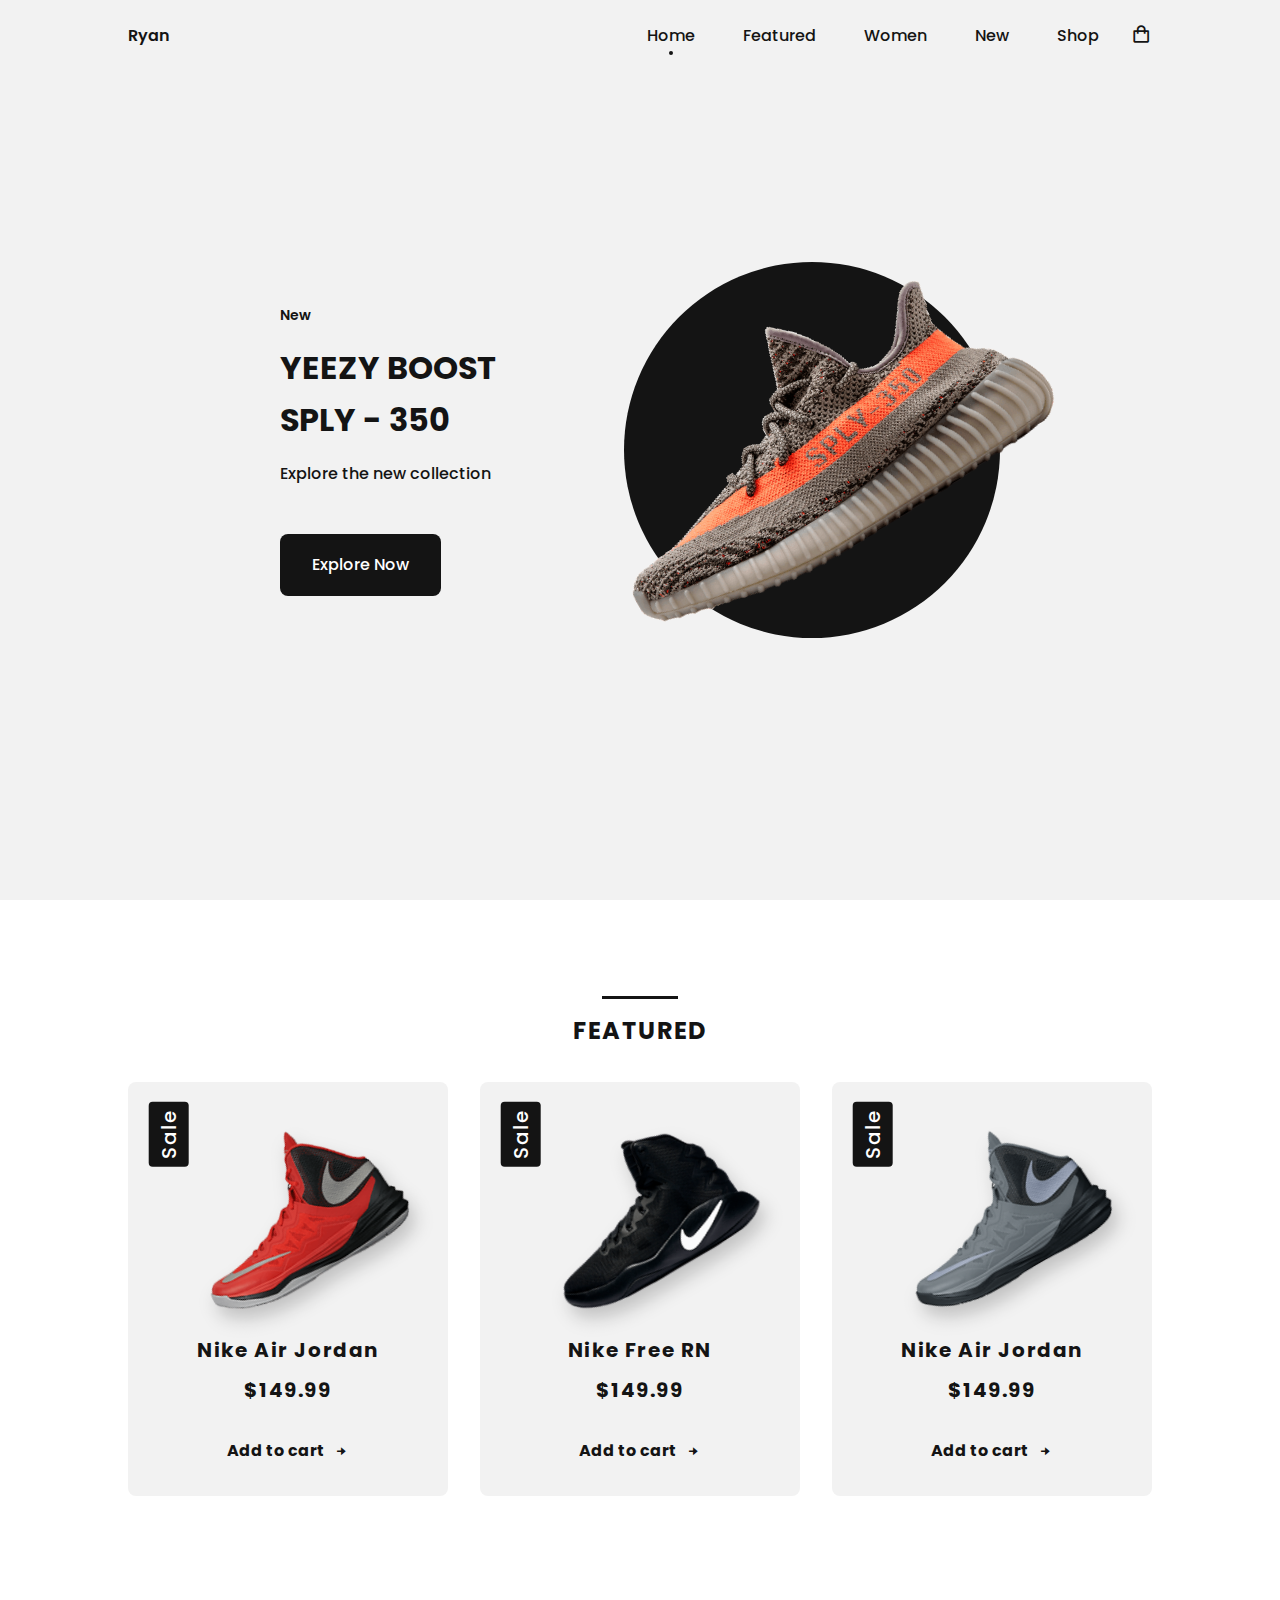
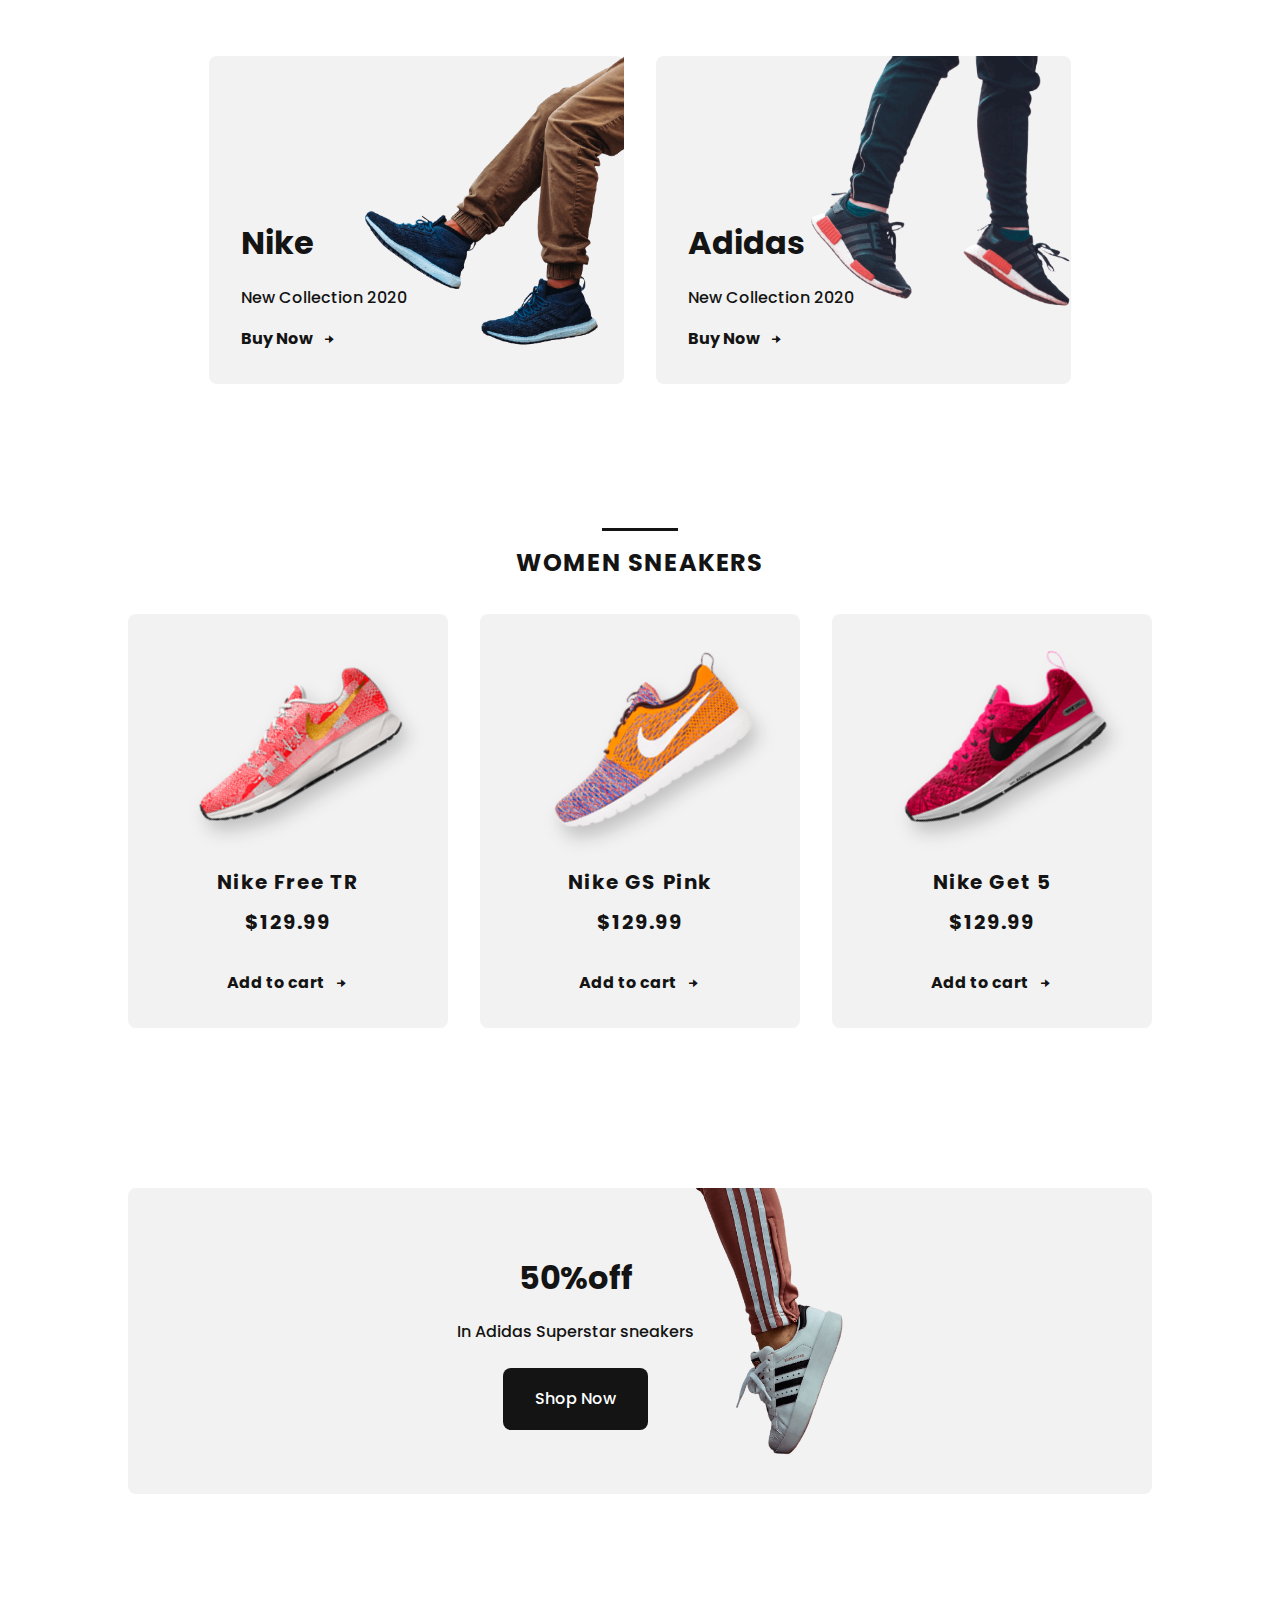
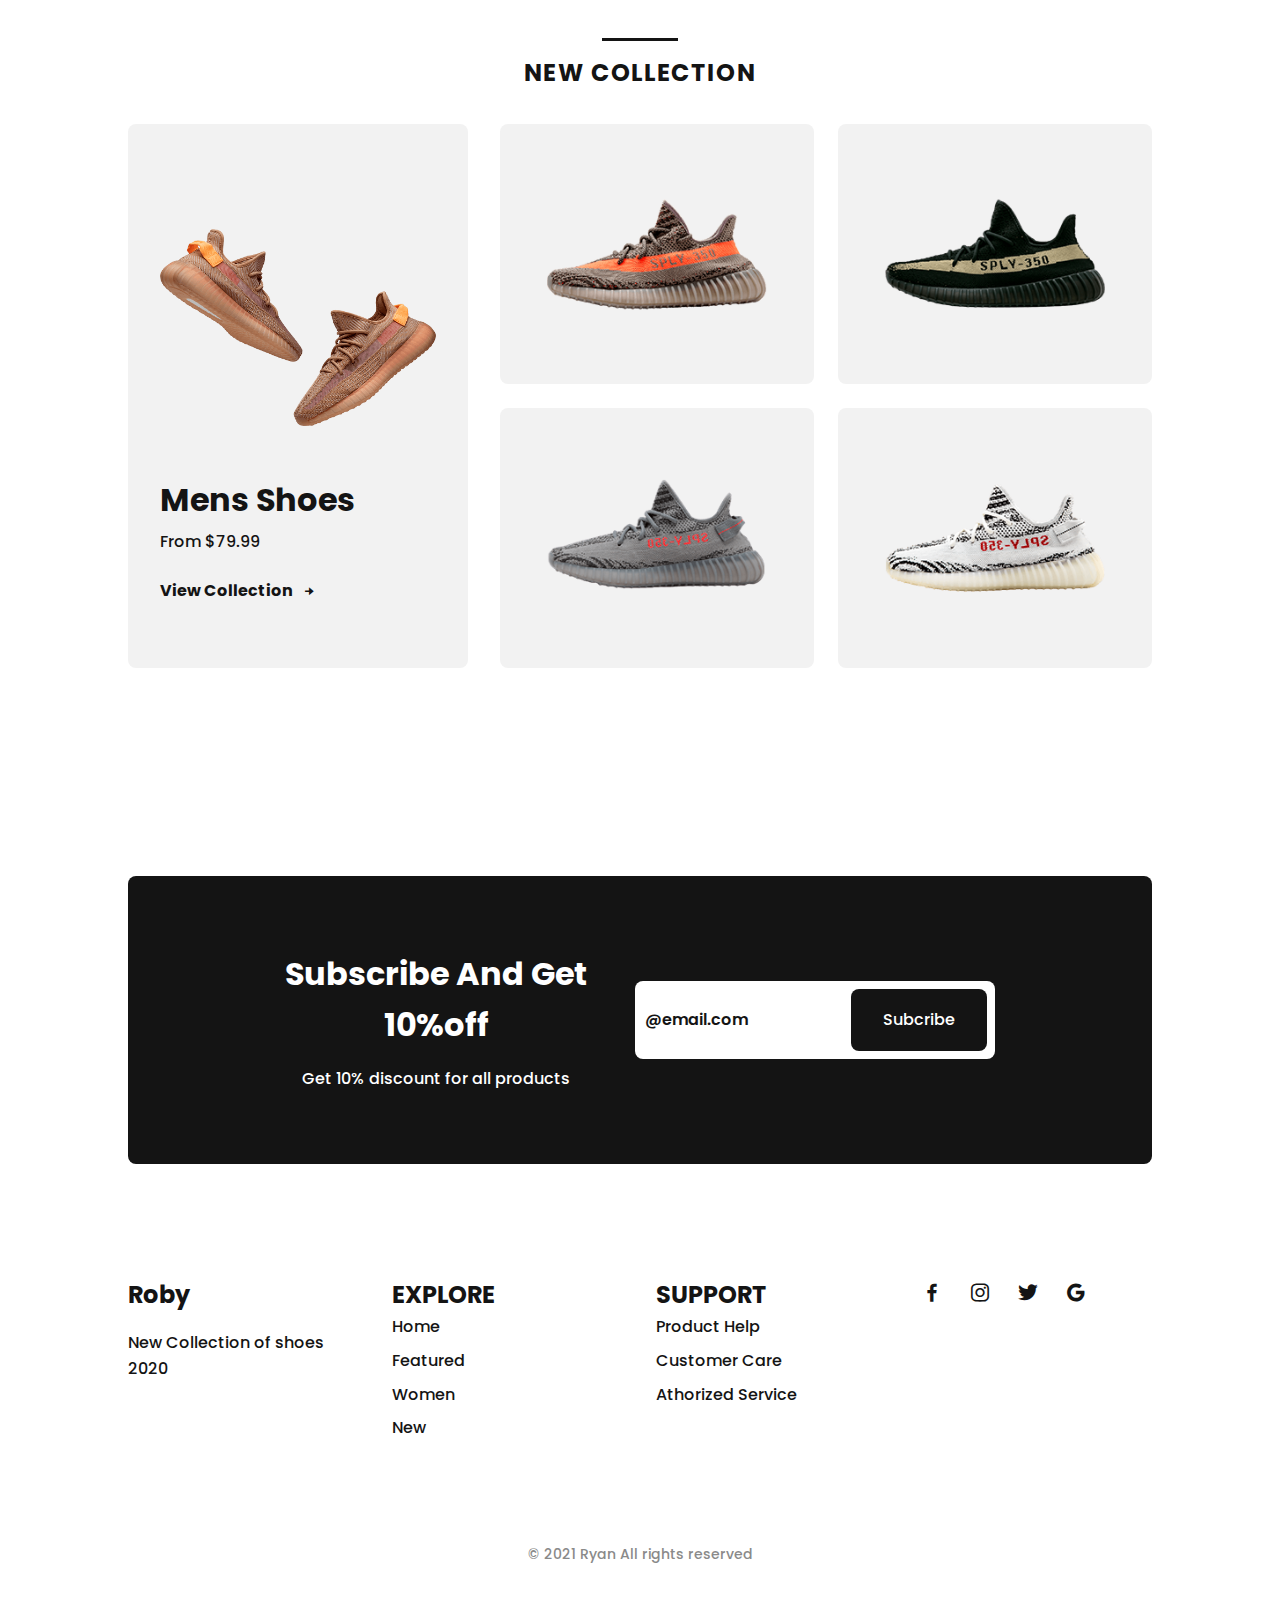
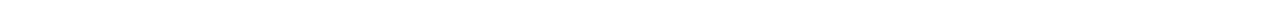
==== index.html @ 94c0ca02 "Grammer" ====
<!DOCTYPE html>
<html lang="en">
  <head>
    <meta charset="UTF-8" />
    <meta name="viewport" content="width=device-width, initial-scale=1.0" />

    <!-- ===== CSS ===== -->
    <link rel="stylesheet" href="assets/css/styles.css" />

    <!-- ===== BOX ICONS ===== -->
    <link
      href="https://unpkg.com/boxicons@2.0.7/css/boxicons.min.css"
      rel="stylesheet"
    />

    <title>Responsive Ecommerce Website Sneakers</title>
  </head>
  <body>
    <!--===== HEADER =====-->
    <header class="l-header" id="header">
      <nav class="nav bd-grid">
        <div class="nav__toggle" id="nav-toggle">
          <i class="bx bxs-grid"></i>
        </div>
        <a href="#" class="nav__logo">Ryan</a>
        <div class="nav__menu" id="nav-menu">
          <ul class="nav__list">
            <li class="nav__item">
              <a href="#home" class="nav__link active">Home</a>
            </li>
            <li class="nav__item">
              <a href="#featured" class="nav__link">Featured</a>
            </li>
            <li class="nav__item">
              <a href="#women" class="nav__link">Women</a>
            </li>
            <li class="nav__item"><a href="#new" class="nav__link">New</a></li>
            <li class="nav__item">
              <a href="./shop.html" class="nav__link">Shop</a>
            </li>
          </ul>
        </div>
        <div class="nav__shop">
          <i class="bx bx-shopping-bag"></i>
        </div>
      </nav>
    </header>
    <main class="l-main">
      <!--===== HOME =====-->
      <section class="home" id="home">
        <div class="home__container bd-grid">
          <div class="home__sneaker">
            <div class="home__shape"></div>
            <img src="assets/img/imghome.png" alt="" class="home__img" />
          </div>
          <div class="home__data">
            <span class="home__new">New</span>
            <h1 class="home__title">
              YEEZY BOOST <br />
              SPLY - 350
            </h1>
            <p class="home__description">Explore the new collection</p>
            <a href="#" class="button">Explore Now</a>
          </div>
        </div>
      </section>

      <!--===== FEATURED =====-->
      <section class="featured section" id="featured">
        <h2 class="section-title">FEATURED</h2>

        <div class="featured__container bd-grid">
          <article class="sneaker">
            <div class="sneaker__sale">Sale</div>
            <img src="assets/img/featured1.png" alt="" class="sneaker__img" />
            <span class="sneaker__name">Nike Air Jordan</span>
            <span class="sneaker__price">$149.99</span>
            <a href="" class="button-light"
              >Add to cart<i class="bx bxs-right-arrow-alt button-icon"></i
            ></a>
          </article>

          <article class="sneaker">
            <div class="sneaker__sale">Sale</div>
            <img src="assets/img/featured2.png" alt="" class="sneaker__img" />
            <span class="sneaker__name">Nike Free RN</span>
            <span class="sneaker__price">$149.99</span>
            <a href="" class="button-light"
              >Add to cart<i class="bx bxs-right-arrow-alt button-icon"></i
            ></a>
          </article>

          <article class="sneaker">
            <div class="sneaker__sale">Sale</div>
            <img src="assets/img/featured3.png" alt="" class="sneaker__img" />
            <span class="sneaker__name">Nike Air Jordan</span>
            <span class="sneaker__price">$149.99</span>
            <a href="" class="button-light"
              >Add to cart<i class="bx bxs-right-arrow-alt button-icon"></i
            ></a>
          </article>
        </div>
      </section>

      <!--===== COLLECTION =====-->
      <section class="collection section">
        <div class="collection__container bd-grid">
          <div class="collection__card">
            <div class="collection__data">
              <h3 class="collection__name">Nike</h3>
              <p class="collection__description">New Collection 2020</p>
              <a href="#" class="button-light"
                >Buy Now<i class="bx bxs-right-arrow-alt button-icon"></i
              ></a>
            </div>
            <img
              src="assets/img/collection1.png"
              alt="Collection1"
              class="collection__img"
            />
          </div>

          <div class="collection__card">
            <div class="collection__data">
              <h3 class="collection__name">Adidas</h3>
              <p class="collection__description">New Collection 2020</p>
              <a href="#" class="button-light"
                >Buy Now<i class="bx bxs-right-arrow-alt button-icon"></i
              ></a>
            </div>
            <img
              src="assets/img/collection2.png"
              alt="Collection1"
              class="collection__img"
            />
          </div>
        </div>
      </section>
      <!--===== WOMEN SNEAKERS =====-->
      <section class="woman section" id="women">
        <h2 class="section-title">WOMEN SNEAKERS</h2>

        <div class="woman__container bd-grid">
          <article class="sneaker">
            <img src="assets/img/women1.png" alt="" class="sneaker__img" />
            <span class="sneaker__name">Nike Free TR</span>
            <span class="sneaker__price">$129.99</span>
            <a href="" class="button-light"
              >Add to cart<i class="bx bxs-right-arrow-alt button-icon"></i
            ></a>
          </article>

          <article class="sneaker">
            <img src="assets/img/women2.png" alt="" class="sneaker__img" />
            <span class="sneaker__name">Nike GS Pink</span>
            <span class="sneaker__price">$129.99</span>
            <a href="" class="button-light"
              >Add to cart<i class="bx bxs-right-arrow-alt button-icon"></i
            ></a>
          </article>

          <article class="sneaker">
            <img src="assets/img/women3.png" alt="" class="sneaker__img" />
            <span class="sneaker__name">Nike Get 5</span>
            <span class="sneaker__price">$129.99</span>
            <a href="" class="button-light"
              >Add to cart<i class="bx bxs-right-arrow-alt button-icon"></i
            ></a>
          </article>
        </div>
      </section>

      <!--===== OFFER =====-->
      <section class="offer section">
        <div class="offer__container bd-grid">
          <div class="offer__data">
            <h3 class="offer__title">50%off</h3>
            <p class="offer__description">In Adidas Superstar sneakers</p>
            <a href="#" class="button">Shop Now</a>
          </div>
          <img src="./assets/img/offert.png" alt="" class="offer__img" />
        </div>
      </section>
      <!--===== NEW COLLECTION =====-->
      <section class="new section" id="new">
        <h2 class="section-title">NEW COLLECTION</h2>

        <div class="new__container bd-grid">
          <div class="new__mens">
            <img src="./assets/img/new1.png" alt="" class="new__mens-img" />
            <h3 class="new__title">Mens Shoes</h3>
            <span class="new__price">From $79.99</span>
            <a href="#" class="button-light"
              >View Collection <i class="bx bxs-right-arrow-alt button-icon"></i
            ></a>
          </div>

          <div class="new__sneaker">
            <div class="new__sneaker-card">
              <img
                src="./assets/img/new2.png"
                alt=""
                class="new__sneaker-img"
              />
              <div class="new__sneaker-overlay">
                <a href="#" class="button">Add to cart</a>
              </div>
            </div>
            <div class="new__sneaker-card">
              <img
                src="./assets/img/new3.png"
                alt=""
                class="new__sneaker-img"
              />
              <div class="new__sneaker-overlay">
                <a href="#" class="button">Add to cart</a>
              </div>
            </div>
            <div class="new__sneaker-card">
              <img
                src="./assets/img/new4.png"
                alt=""
                class="new__sneaker-img"
              />
              <div class="new__sneaker-overlay">
                <a href="#" class="button">Add to cart</a>
              </div>
            </div>
            <div class="new__sneaker-card">
              <img
                src="./assets/img/new5.png"
                alt=""
                class="new__sneaker-img"
              />
              <div class="new__sneaker-overlay">
                <a href="#" class="button">Add to cart</a>
              </div>
            </div>
          </div>
        </div>
      </section>

      <!--===== NEWSLETTER =====-->

      <section class="newsletter section"></section>
      <div class="newsletter__container bd-grid">
        <div>
          <h3 class="newsletter__title">Subscribe And Get <br />10%off</h3>
          <p class="newsletter__description">
            Get 10% discount for all products
          </p>
        </div>
        <form
          action="
        "
          class="newsletter__subscribe"
        >
          <input
            type="text"
            class="newsletter__input"
            placeholder="@email.com"
          />
          <a href="#" class="button">Subcribe</a>
        </form>
      </div>
    </main>

    <!--===== FOOTER =====-->
    <footer class="footer section">
      <div class="footer__container bd-grid">
        <div class="footer__box">
          <h3 class="footer__title">Roby</h3>
          <p class="footer__description">New Collection of shoes 2020</p>
        </div>
        <div class="footer__box">
          <h3 class="footer__title">EXPLORE</h3>
          <ul>
            <li><a href="#home" class="footer__link">Home</a></li>
            <li><a href="#featured" class="footer__link">Featured</a></li>
            <li><a href="#women" class="footer__link">Women</a></li>
            <li><a href="#new" class="footer__link">New</a></li>
          </ul>
        </div>
        <div class="footer__box">
          <h3 class="footer__title">SUPPORT</h3>
          <ul>
            <li><a href="#" class="footer__link">Product Help</a></li>
            <li><a href="#" class="footer__link">Customer Care</a></li>
            <li><a href="#" class="footer__link">Athorized Service</a></li>
          </ul>
        </div>
        <div class="footer__box">
          <a href="#" class="footer__social"><i class="bx bxl-facebook"></i></a>
          <a href="#" class="footer__social"
            ><i class="bx bxl-instagram"></i
          ></a>
          <a href="#" class="footer__social"><i class="bx bxl-twitter"></i></a>
          <a href="#" class="footer__social"><i class="bx bxl-google"></i></a>
        </div>
      </div>

      <p class="footer__copy">&#169; 2021 Ryan All rights reserved</p>
    </footer>
    <!--===== MAIN JS =====-->
    <script src="assets/js/main.js"></script>
  </body>
</html>
---- assets/css/styles.css ----
/*===== GOOGLE FONTS =====*/
@import url("https://fonts.googleapis.com/css2?family=Poppins:wght@400;500;600;700&display=swap");
/*===== VARIABLES CSS =====*/
:root {
  --header-height: 3rem;

  /*===== Font weight =====*/
  --font-medium: 500;
  --font-semi-bold: 600;
  --font-bold: 700;

  /*===== Colores =====*/
  --dark-color: #141414;
  --dark-color-light: #8a8a8a;
  --dark-color-lighten: #f2f2f2;
  --white-color: #fff;

  /*===== Font and typography =====*/
  --body-font: "Poppins", sans-serif;
  --big-font-size: 1.5rem;
  --bigger-font-size: 2rem;
  --biggest-font-size: 2rem;
  --h2-font-size: 1.25rem;
  --normal-font-size: 0.938rem;
  --smaller-font-size: 0.813rem;
  /*===== Margenes =====*/
  --mb-1: 0.5rem;
  --mb-2: 1rem;
  --mb-3: 1.5rem;
  --mb-4: 2rem;
  --mb-5: 2.5rem;
  --mb-6: 3rem;
  /*===== z index =====*/
  --z-fixed: 100;
  /*===== Rotate img =====*/
  --rotate-img: rotate(-30deg);
}

@media screen and (min-width: 768px) {
  :root {
    --big-font-size: 1.5rem;
    --bigger-font-size: 2rem;
    --biggest-font-size: 3rem;
    --normal-font-size: 1rem;

    --smaller-font-size: 0.875rem;
  }
}
/*===== BASE =====*/

*,
::before,
::after {
  box-sizing: border-box;
}

html {
  scroll-behavior: smooth;
}

body {
  margin: var(--header-height) 0 0 0;
  font-family: var(--body-font);
  font-size: var(--normal-font-size);
  font-weight: var(--font-medium);
  color: var(--dark-color);
  line-height: 1.6;
}

h1,
h2,
h3,
ul {
  margin: 0;
}

ul {
  padding: 0;
  list-style: none;
}

a {
  text-decoration: none;
  color: var(--dark-color);
}

img {
  max-width: 100%;
  height: auto;
  display: block;
}

/*===== CLASS CSS ===== */
.section {
  padding: 5rem 0 2rem;
}

.section-title {
  position: relative;
  font-size: var(--big-font-size);
  margin-bottom: var(--mb-4);
  text-align: center;
  letter-spacing: 0.1rem;
}

.section-title::after {
  content: "";
  position: absolute;
  width: 56px;
  height: 0.18rem;
  top: -1rem;
  left: 0;
  right: 0;
  margin: auto;
  background-color: var(--dark-color);
}
/*===== LAYOUT =====*/
.bd-grid {
  max-width: 1024px;
  display: grid;
  grid-template-columns: 100%;
  column-gap: 2rem;
  width: calc(100% - 2rem);
  margin-left: var(--mb-2);
  margin-right: var(--mb-2);
}

.l-header {
  width: 100%;
  position: fixed;
  top: 0;
  left: 0;
  z-index: var(--z-fixed);
  background-color: var(--dark-color-lighten);
}

/*===== NAV =====*/
.nav {
  height: var(--header-height);
  display: flex;
  justify-content: space-between;
  align-items: center;
}

@media screen and (max-width: 768px) {
  .nav__menu {
    position: fixed;
    top: var(--header-height);
    left: -100%;
    width: 70%;
    height: 100vh;
    padding: 2rem;
    background-color: var(--white-color);
    transition: 0.5s;
  }
}

.nav__item {
  margin-bottom: var(--mb-4);
}

.nav__logo {
  font-weight: var(--font-semi-bold);
}

.nav__toggle,
.nav__shop {
  font-size: 1.3rem;
  cursor: pointer;
}
/*Show menu*/
.show {
  left: 0;
}

/*Active link*/
.active {
  position: relative;
}

.active::before {
  content: "";
  position: absolute;
  bottom: -0.5rem;
  left: 45%;
  width: 4px;
  height: 4px;
  background-color: var(--dark-color);
  border-radius: 50%;
}

/*Change color header*/
.scroll-header {
  background-color: var(--white-color);
  box-shadow: 0 2px 4px rgba(0, 0, 0, 0.1);
}
/*===== HOME =====*/
.home {
  background-color: var(--dark-color-lighten);
  overflow: hidden;
}

.home__container {
  height: calc(100vh - var(--header-height));
}

.home__sneaker {
  position: relative;
  display: flex;
  justify-content: center;
  align-self: center;
}
.home__shape {
  width: 220px;
  height: 220px;
  background-color: var(--dark-color);
  border-radius: 50%;
}

.home__img {
  position: absolute;
  top: 1.5rem;
  max-width: initial;
  width: 275px;
  transform: var(--rotate-img);
}

.home__new {
  display: block;
  font-size: var(--smaller-font-size);
  font-weight: var(--font-semi-bold);
  margin-bottom: var(--mb-2);
}

.home__title {
  font-size: var(--bigger-font-size);
  margin-bottom: var(--mb-1);
}

.home__description {
  margin-bottom: var(--mb-6);
}

/*BUTTONS*/
.button {
  display: inline-block;
  background-color: var(--dark-color);
  color: var(--white-color);
  padding: 1.125rem 2rem;
  font-weight: var(--font-medium);
  border-radius: 0.5rem;
  transition: 0.3s;
}

.button:hover {
  transform: translateY(-0.25rem);
}

.button-light {
  display: inline-flex;
  color: var(--dark-color);
  font-weight: var(--font-bold);
  align-items: center;
}

.button-icon {
  font-style: 1.25rem;
  margin-left: var(--mb-1);
  transition: 0.3s;
}

.button-light:hover .button-icon {
  transform: translateX(0.25rem);
}

/*===== FEATURED =====*/
.featured__container {
  row-gap: 2rem;
  grid-template-columns: repeat(auto-fit, minmax(220px, 1fr));
}

.sneaker {
  position: relative;
  display: flex;
  flex-direction: column;
  align-items: center;
  padding: 2rem;

  background-color: var(--dark-color-lighten);
  border-radius: 0.5rem;
  transition: 0.3s;
}

.sneaker__sale {
  position: absolute;
  left: 0.5rem;
  background-color: var(--dark-color);
  padding: 0.25rem 0.5rem;
  border-radius: 0.25rem;
  font-size: var(--h2-font-size);
  color: var(--white-color);
  transform: rotate(-90deg);
  letter-spacing: 0.1rem;
}

.sneaker__img {
  width: 220px;
  margin-top: var(--mb-3);
  margin-bottom: var(--mb-6);
  transform: var(--rotate-img);
  filter: drop-shadow(0 12px 9px rgba(0, 0, 0, 0.2));
}

.sneaker__name,
.sneaker__price {
  font-size: var(--h2-font-size);
  letter-spacing: 0.1rem;
  font-weight: var(--font-bold);
}

.sneaker__name {
  margin-bottom: var(--mb-1);
}

.sneaker__price {
  margin-bottom: var(--mb-4);
}

.sneaker:hover {
  transform: translateY(-0.5rem);
}

.sneaker__pages {
  margin-top: var(--mb-6);
}

.sneaker__pag {
  padding: 0.5rem 1rem;
  border: 1px solid var(--dark-color);
}

.sneaker__pag:hover {
  background-color: var(--dark-color);
  color: var(--white-color);
}

/*===== COLLECTION =====*/
.collection__container {
  row-gap: 2rem;
  justify-content: center;
}

.collection__card {
  position: relative;
  display: flex;
  height: 328px;
  background-color: var(--dark-color-lighten);
  padding: 2rem;
  border-radius: 0.5rem;
  transition: 0.3s;
}

.collection__data {
  align-self: flex-end;
}

.collection__img {
  position: absolute;
  top: 0;
  right: 0;
  width: 230px;
}

.collection__name {
  font-size: var(--bigger-font-size);
  margin-bottom: 0.25rem;
}

.collection__description {
  margin-bottom: var(--mb-2);
}

.collection__card:hover {
  transform: translateY(-0.5rem);
}
/*===== WOMEN SNEAKERS =====*/
.woman__container {
  row-gap: 2rem;
  grid-template-columns: repeat(auto-fit, minmax(220px, 1fr));
}

/*===== OFFER =====*/
.offer__container {
  grid-template-columns: 55% 45%;
  column-gap: 0;
  background-color: var(--dark-color-lighten);
  border-radius: 0.5rem;
  justify-content: center;
}

.offer__data {
  padding: 4rem 0 4rem 1.5rem;
}

.offer__title {
  font-size: var(--bigger-font-size);
  margin-bottom: 0.25rem;
}

.offer__description {
  margin-bottom: var(--mb-3);
}

.offer__img {
  width: 153px;
}

/*===== NEW COLLECTION  =====*/
.new__container {
  row-gap: 2rem;
}

.new__mens {
  display: flex;
  flex-direction: column;
  justify-content: center;
  background-color: var(--dark-color-lighten);
  border-radius: 0.5rem;
  padding: 2rem;
}

.new__mens-img {
  width: 276px;
  margin-bottom: var(--mb-3);
}

.new__title {
  font-size: var(--bigger-font-size);
  margin-bottom: 0.25rem;
}

.new__price {
  display: block;
  margin-bottom: var(--mb-3);
}

.new__sneaker {
  display: grid;
  gap: 1.5rem;
  grid-template-columns: repeat(auto-fit, minmax(220px, 1fr));
}

.new__sneaker-card {
  position: relative;
  padding: 3.5rem 1.5rem;
  background-color: var(--dark-color-lighten);
  border-radius: 0.5rem;
  overflow: hidden;
  display: flex;
  justify-content: center;
}

.new__sneaker-img {
  width: 220px;
}

.new__sneaker-overlay {
  position: absolute;
  left: 0;
  bottom: -100%;
  width: 100%;
  height: 100%;
  display: flex;
  justify-content: center;
  align-items: center;
  background-color: rgba(138, 138, 138, 0.3);
  transition: 0.3s;
}

.new__sneaker-card:hover .new__sneaker-overlay {
  bottom: 0;
}
/*===== NEWSLETTER =====*/
.newsletter__container {
  background-color: var(--dark-color);
  color: var(--white-color);
  padding: 2rem 0.5rem;
  border-radius: 0.5rem;
  text-align: center;
}

.newsletter__title {
  font-size: var(--bigger-font-size);
  margin-bottom: var(--mb-2);
}

.newsletter__description {
  margin-bottom: var(--mb-5);
}

.newsletter__subscribe {
  display: flex;
  column-gap: 0.5rem;
  background-color: var(--white-color);
  padding: 0.5rem;
  border-radius: 0.5rem;
}

.newsletter__input {
  outline: none;
  border: none;
  width: 90%;
  font-size: var(--normal-font-size);
}

.newsletter__input::placeholder {
  color: var(--dark-color);
  font-family: var(--body-font);
  font-size: var(--normal-font-size);
  font-weight: var(--font-semi-bold);
}
/*===== FOOTER =====*/
.footer__container {
  grid-template-columns: repeat(auto-fit, minmax(220px, 1fr));
}

.footer__box {
  margin-bottom: var(--mb-4);
}

.footer__title {
  font-size: var(--big-font-size);
}

.footer__link {
  display: block;
  width: max-content;
  margin-bottom: var(--mb-1);
}

.footer__social {
  font-size: 1.5rem;
  margin-right: 1.25rem;
}

.footer__copy {
  padding-top: 3rem;
  font-size: var(--smaller-font-size);
  color: var(--dark-color-light);
  text-align: center;
}
/* ===== MEDIA QUERIES=====*/

@media screen and (min-width: 576px) {
  .collection__container {
    grid-template-columns: 415px;
  }

  .collection__img {
    width: 260px;
  }

  .offer__container {
    grid-template-columns: max-content max-content;
  }

  .offer__data {
    text-align: center;
  }

  .new__mens {
    align-items: center;
  }
}

@media screen and (min-width: 768px) {
  body {
    margin: 0;
  }

  .section {
    padding: 7rem 0 3rem;
  }

  .section-title::after {
    width: 76px;
  }

  .nav {
    height: calc(var(--header-height) + 1.5rem);
  }

  .nav__menu {
    margin-left: auto;
  }

  .nav__list {
    display: flex;
  }

  .nav__item {
    margin-left: var(--mb-6);
    margin-bottom: 0;
  }

  .nav__toggle {
    display: none;
  }

  .home__container {
    height: 100vh;
    grid-template-columns: max-content max-content;
    justify-content: center;
    align-items: center;
  }

  .home__sneaker {
    order: 1;
  }

  .home__shape {
    width: 376px;
    height: 376px;
  }

  .home__img {
    width: 470px;
    top: 3.5rem;
    right: 0;
    left: -3rem;
  }

  .newsletter__container {
    grid-template-columns: max-content max-content;
    justify-content: center;
    align-items: center;
    padding: 4.5rem 2rem;
    column-gap: 3rem;
  }

  .newsletter__description {
    margin-bottom: 0;
  }

  .newsletter__subscribe {
    width: 360px;
    height: max-content;
  }
}

@media screen and (min-width: 1024px) {
  .bd-grid {
    margin-left: auto;
    margin-right: auto;
  }

  .home__container {
    column-gap: 8rem;
  }

  .collection__container {
    grid-template-columns: repeat(2, 415px);
  }

  .new__container {
    grid-template-columns: max-content 1fr;
  }

  .new__mens {
    align-items: initial;
    justify-content: flex-end;
    padding: 4rem 2rem;
  }

  .new__mens-img {
    margin-bottom: var(--mb-6);
  }
  .footer__container {
  }
}
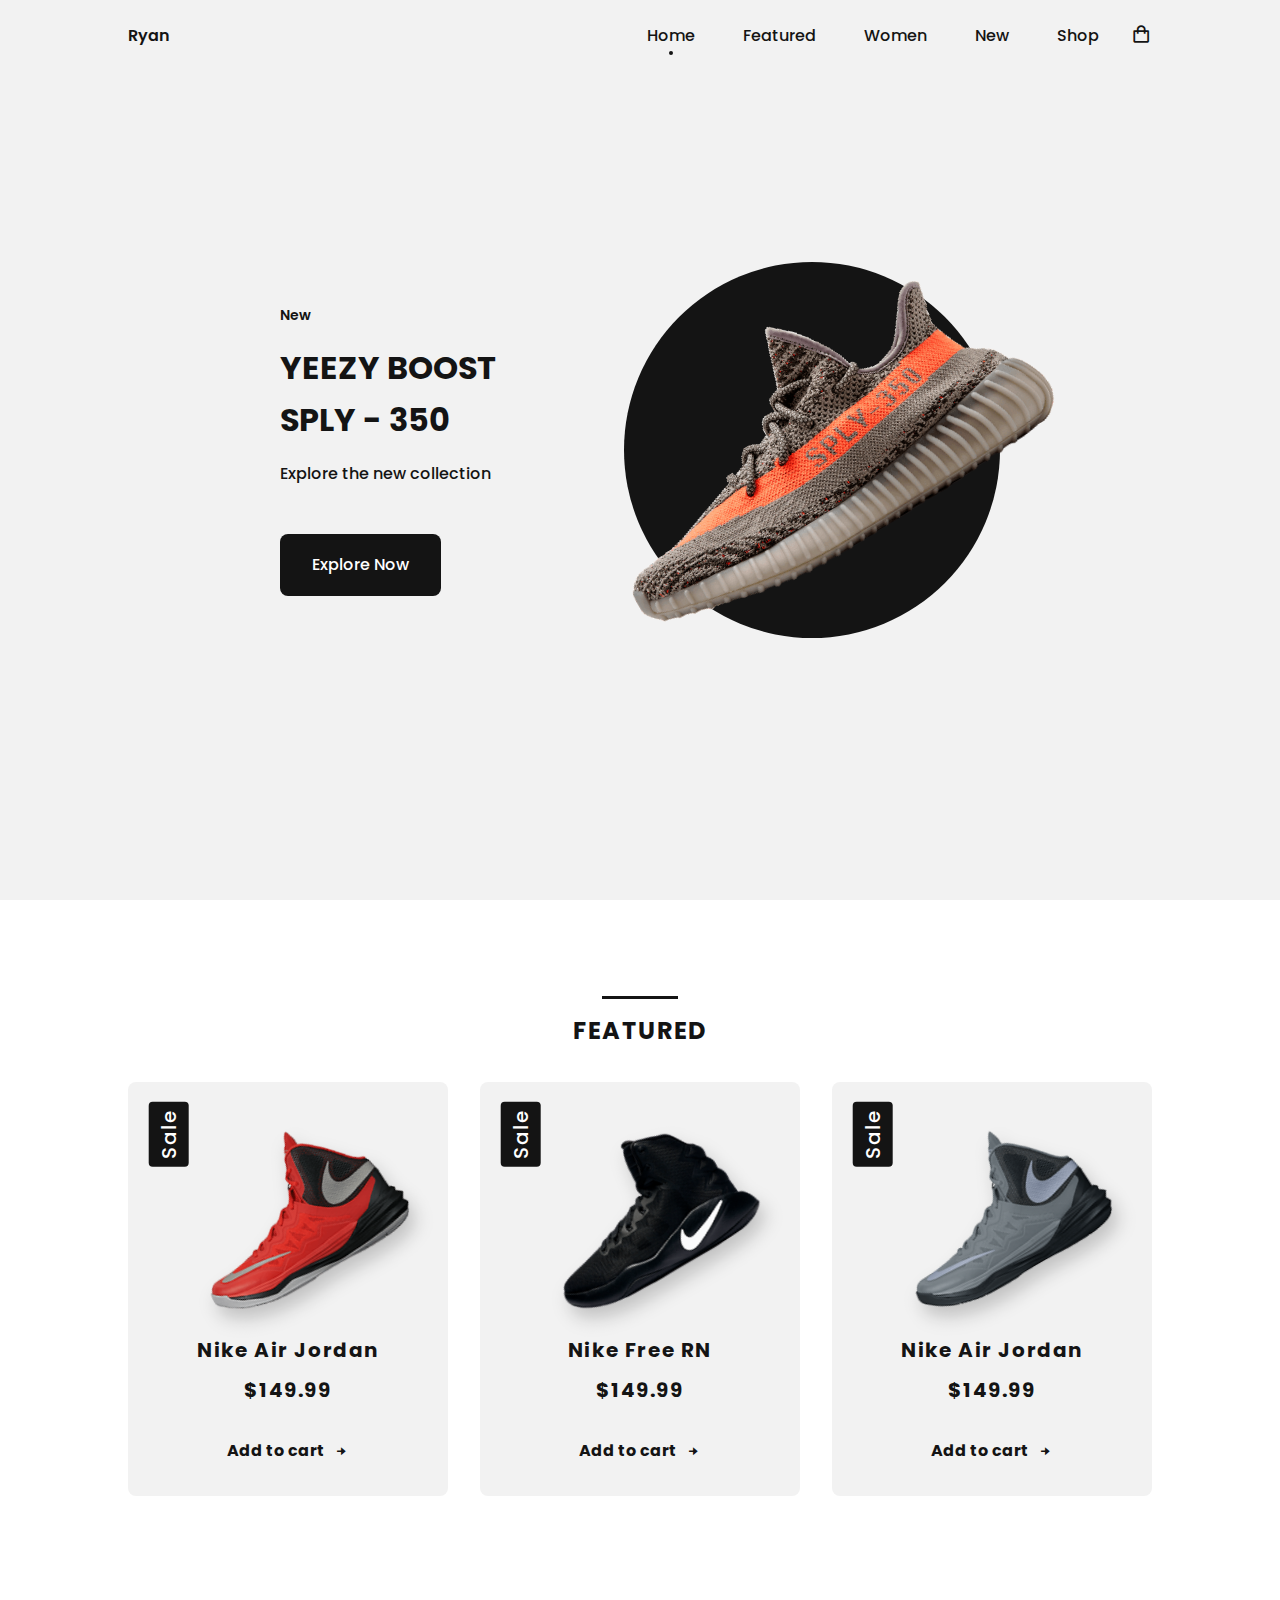
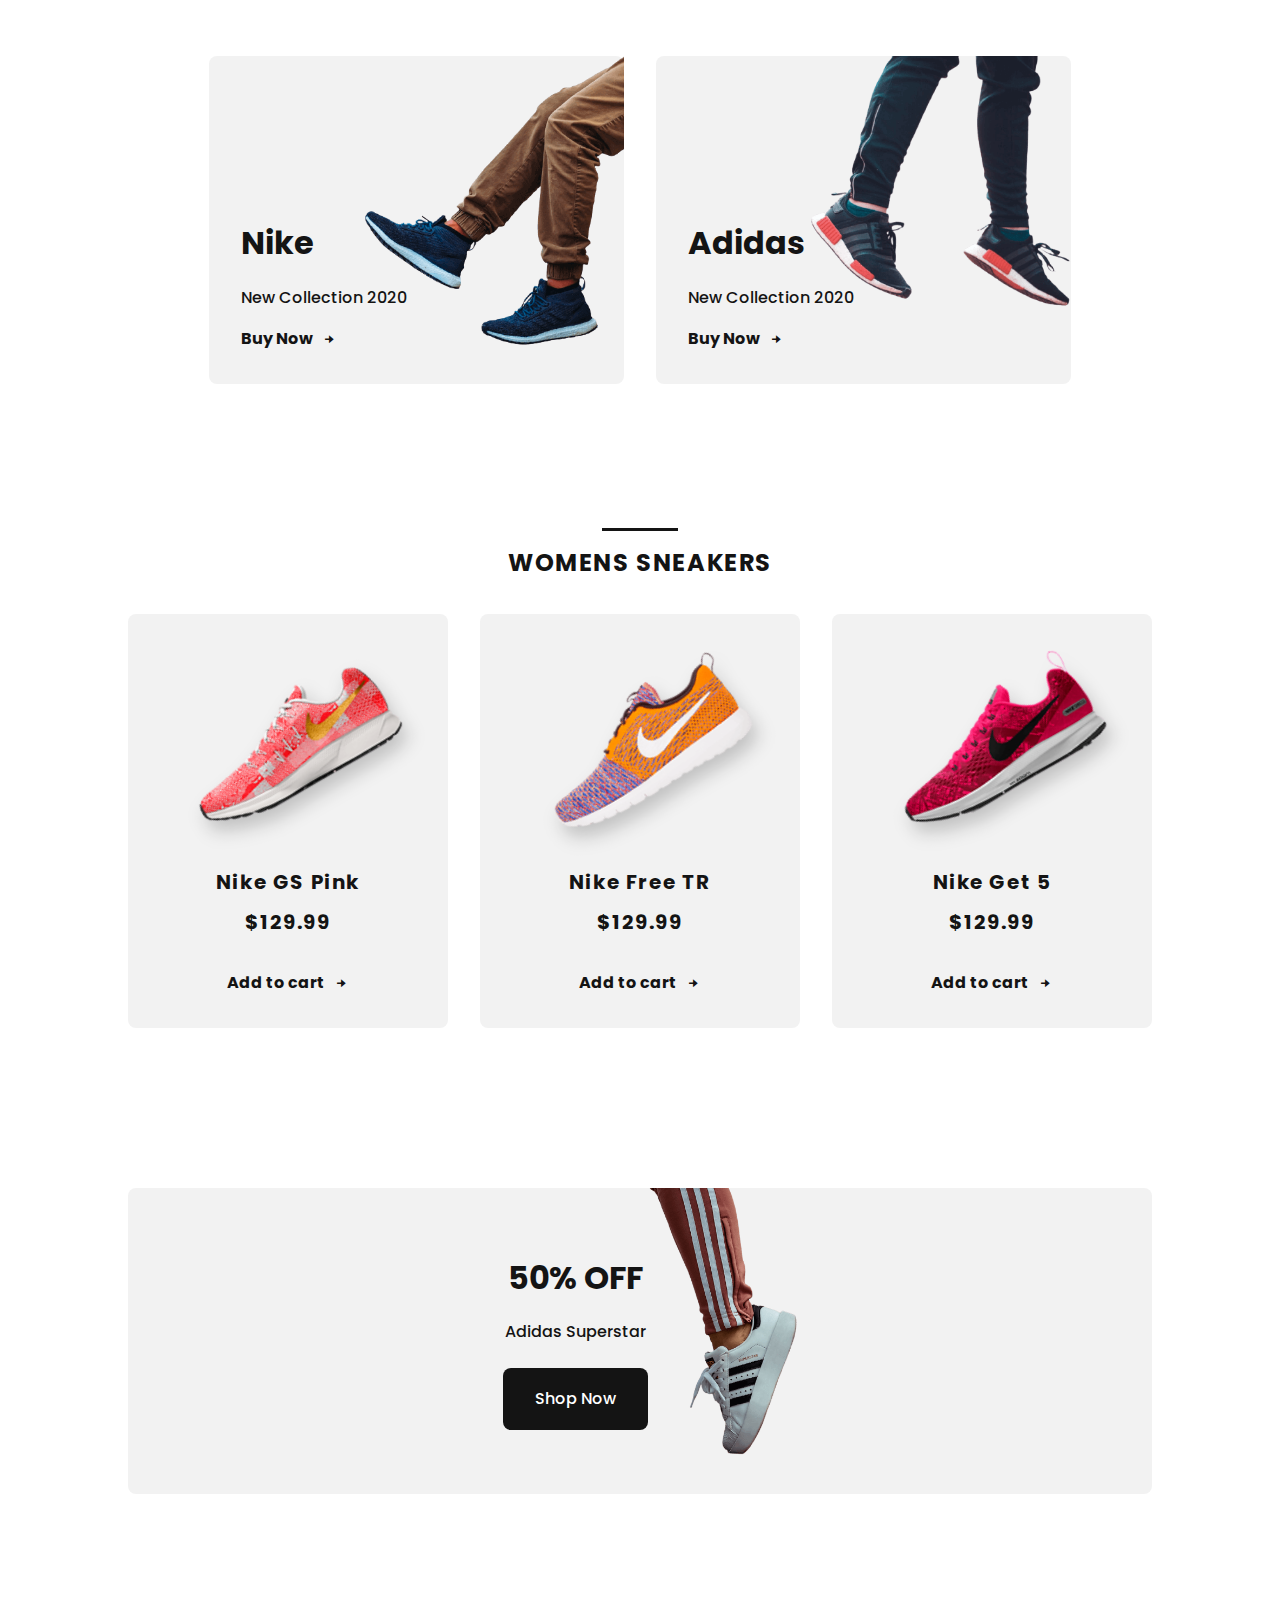
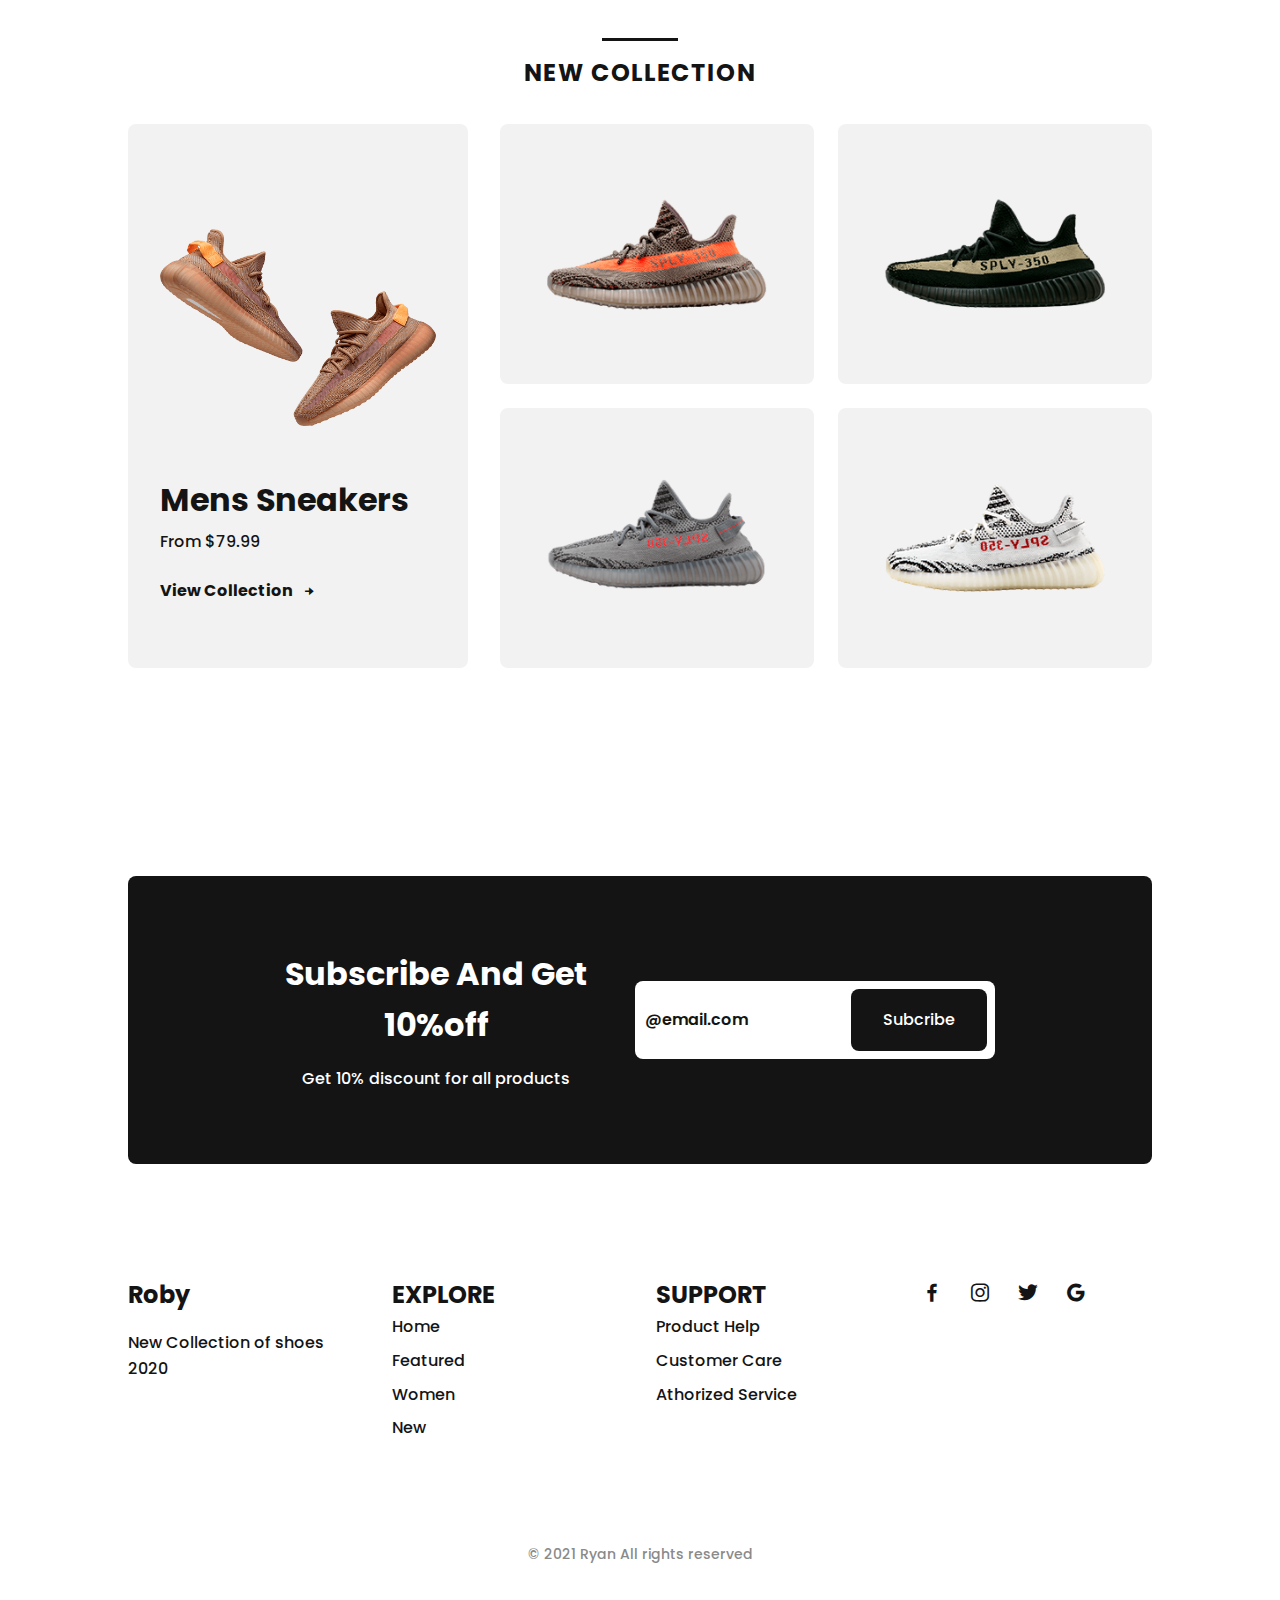
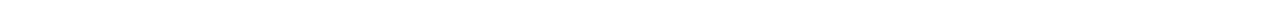
==== commit 44971e32: "Grammer" ====
--- a/index.html
+++ b/index.html
@@ -138,21 +138,21 @@
       </section>
       <!--===== WOMEN SNEAKERS =====-->
       <section class="woman section" id="women">
-        <h2 class="section-title">WOMEN SNEAKERS</h2>
+        <h2 class="section-title">WOMENS SNEAKERS</h2>
 
         <div class="woman__container bd-grid">
           <article class="sneaker">
             <img src="assets/img/women1.png" alt="" class="sneaker__img" />
+            <span class="sneaker__name">Nike GS Pink</span>
+            <span class="sneaker__price">$129.99</span>
+            <a href="" class="button-light"
+              >Add to cart<i class="bx bxs-right-arrow-alt button-icon"></i
+            ></a>
+          </article>
+
+          <article class="sneaker">
+            <img src="assets/img/women2.png" alt="" class="sneaker__img" />
             <span class="sneaker__name">Nike Free TR</span>
-            <span class="sneaker__price">$129.99</span>
-            <a href="" class="button-light"
-              >Add to cart<i class="bx bxs-right-arrow-alt button-icon"></i
-            ></a>
-          </article>
-
-          <article class="sneaker">
-            <img src="assets/img/women2.png" alt="" class="sneaker__img" />
-            <span class="sneaker__name">Nike GS Pink</span>
             <span class="sneaker__price">$129.99</span>
             <a href="" class="button-light"
               >Add to cart<i class="bx bxs-right-arrow-alt button-icon"></i
@@ -174,8 +174,8 @@
       <section class="offer section">
         <div class="offer__container bd-grid">
           <div class="offer__data">
-            <h3 class="offer__title">50%off</h3>
-            <p class="offer__description">In Adidas Superstar sneakers</p>
+            <h3 class="offer__title">50% OFF</h3>
+            <p class="offer__description">Adidas Superstar</p>
             <a href="#" class="button">Shop Now</a>
           </div>
           <img src="./assets/img/offert.png" alt="" class="offer__img" />
@@ -188,7 +188,7 @@
         <div class="new__container bd-grid">
           <div class="new__mens">
             <img src="./assets/img/new1.png" alt="" class="new__mens-img" />
-            <h3 class="new__title">Mens Shoes</h3>
+            <h3 class="new__title">Mens Sneakers</h3>
             <span class="new__price">From $79.99</span>
             <a href="#" class="button-light"
               >View Collection <i class="bx bxs-right-arrow-alt button-icon"></i
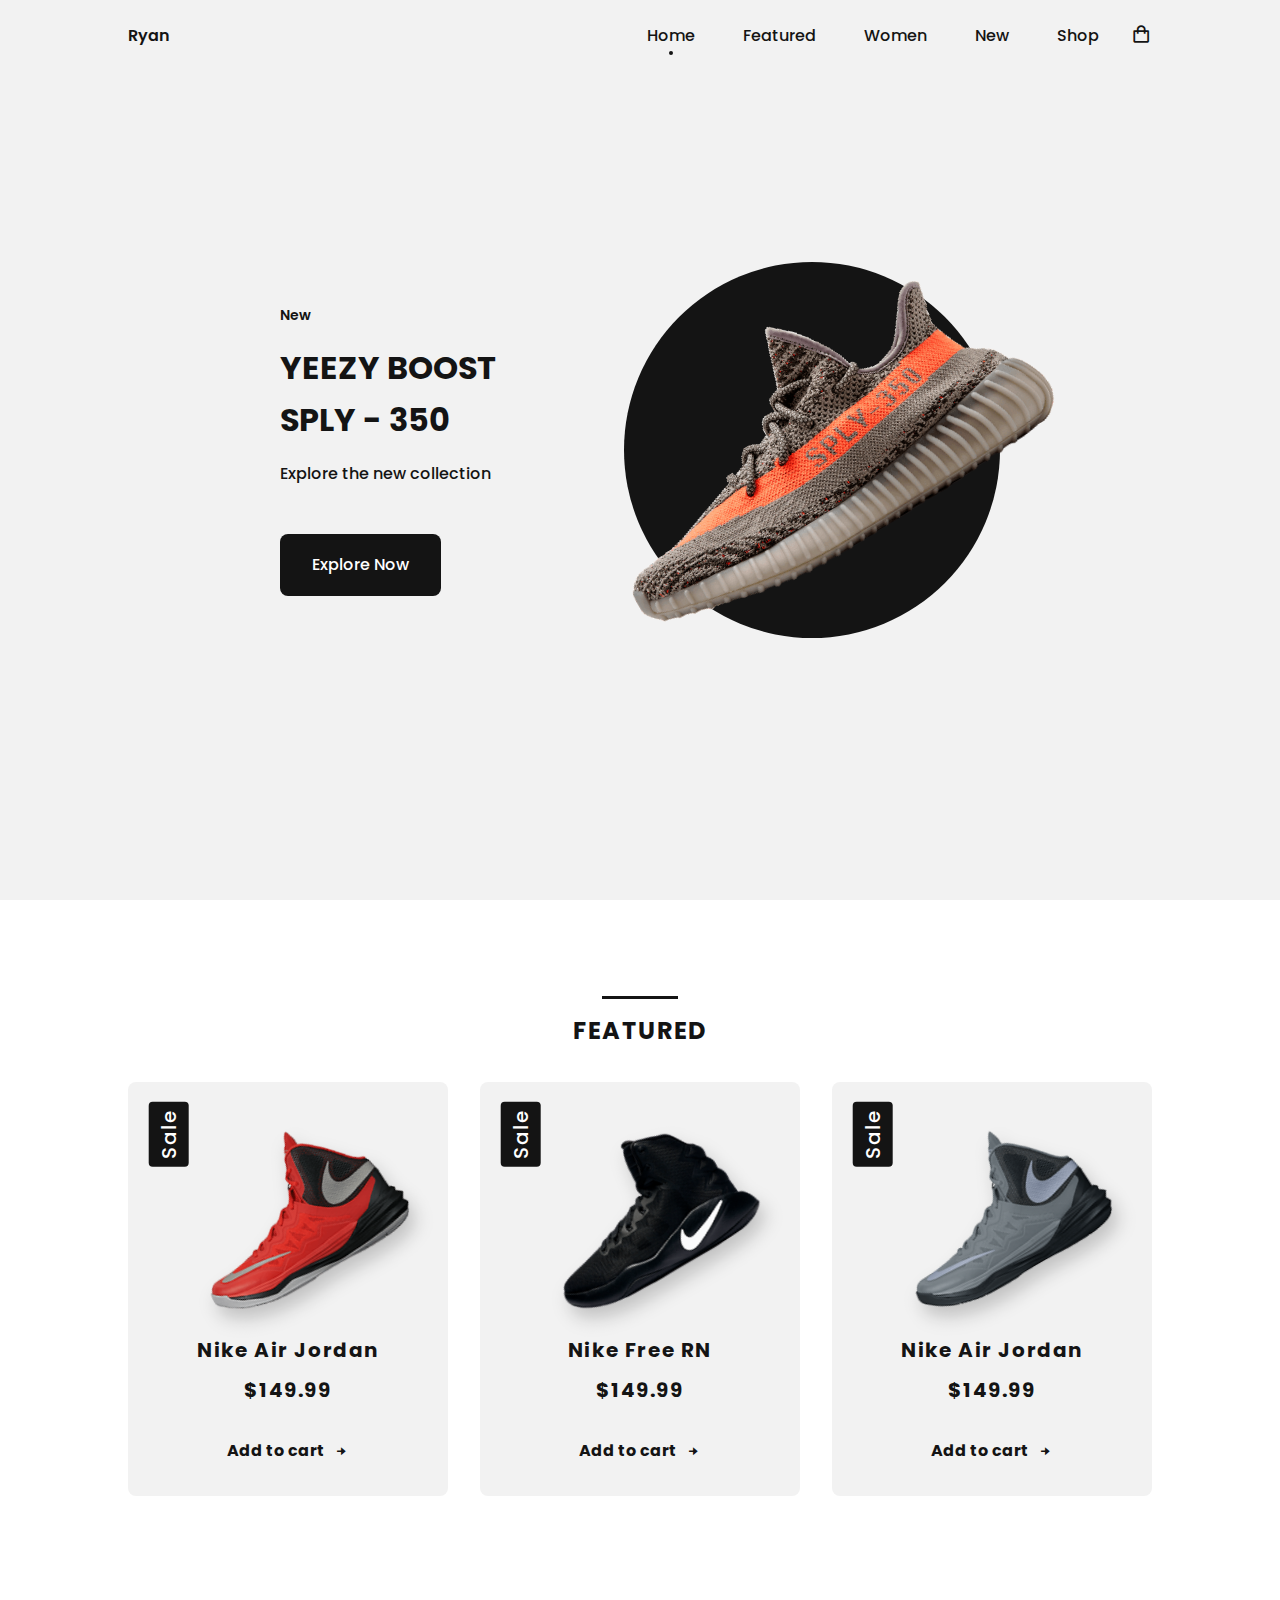
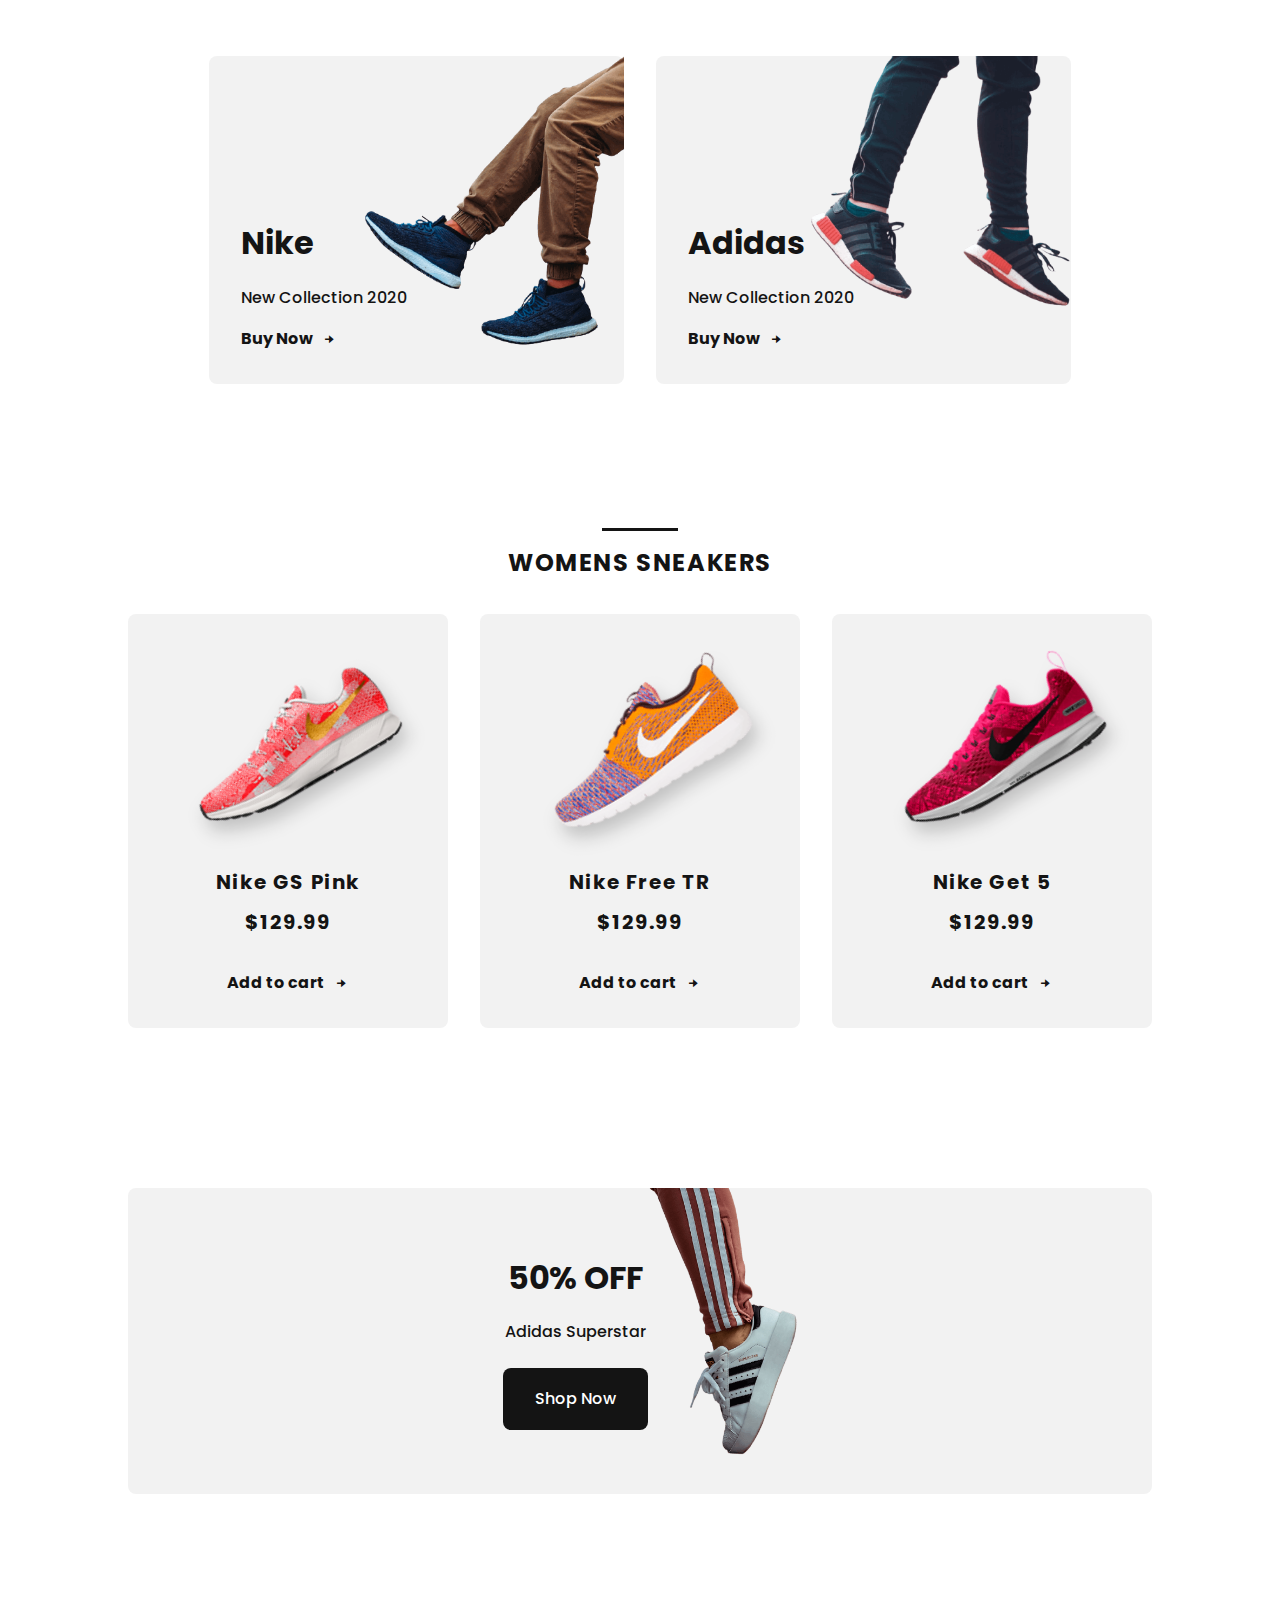
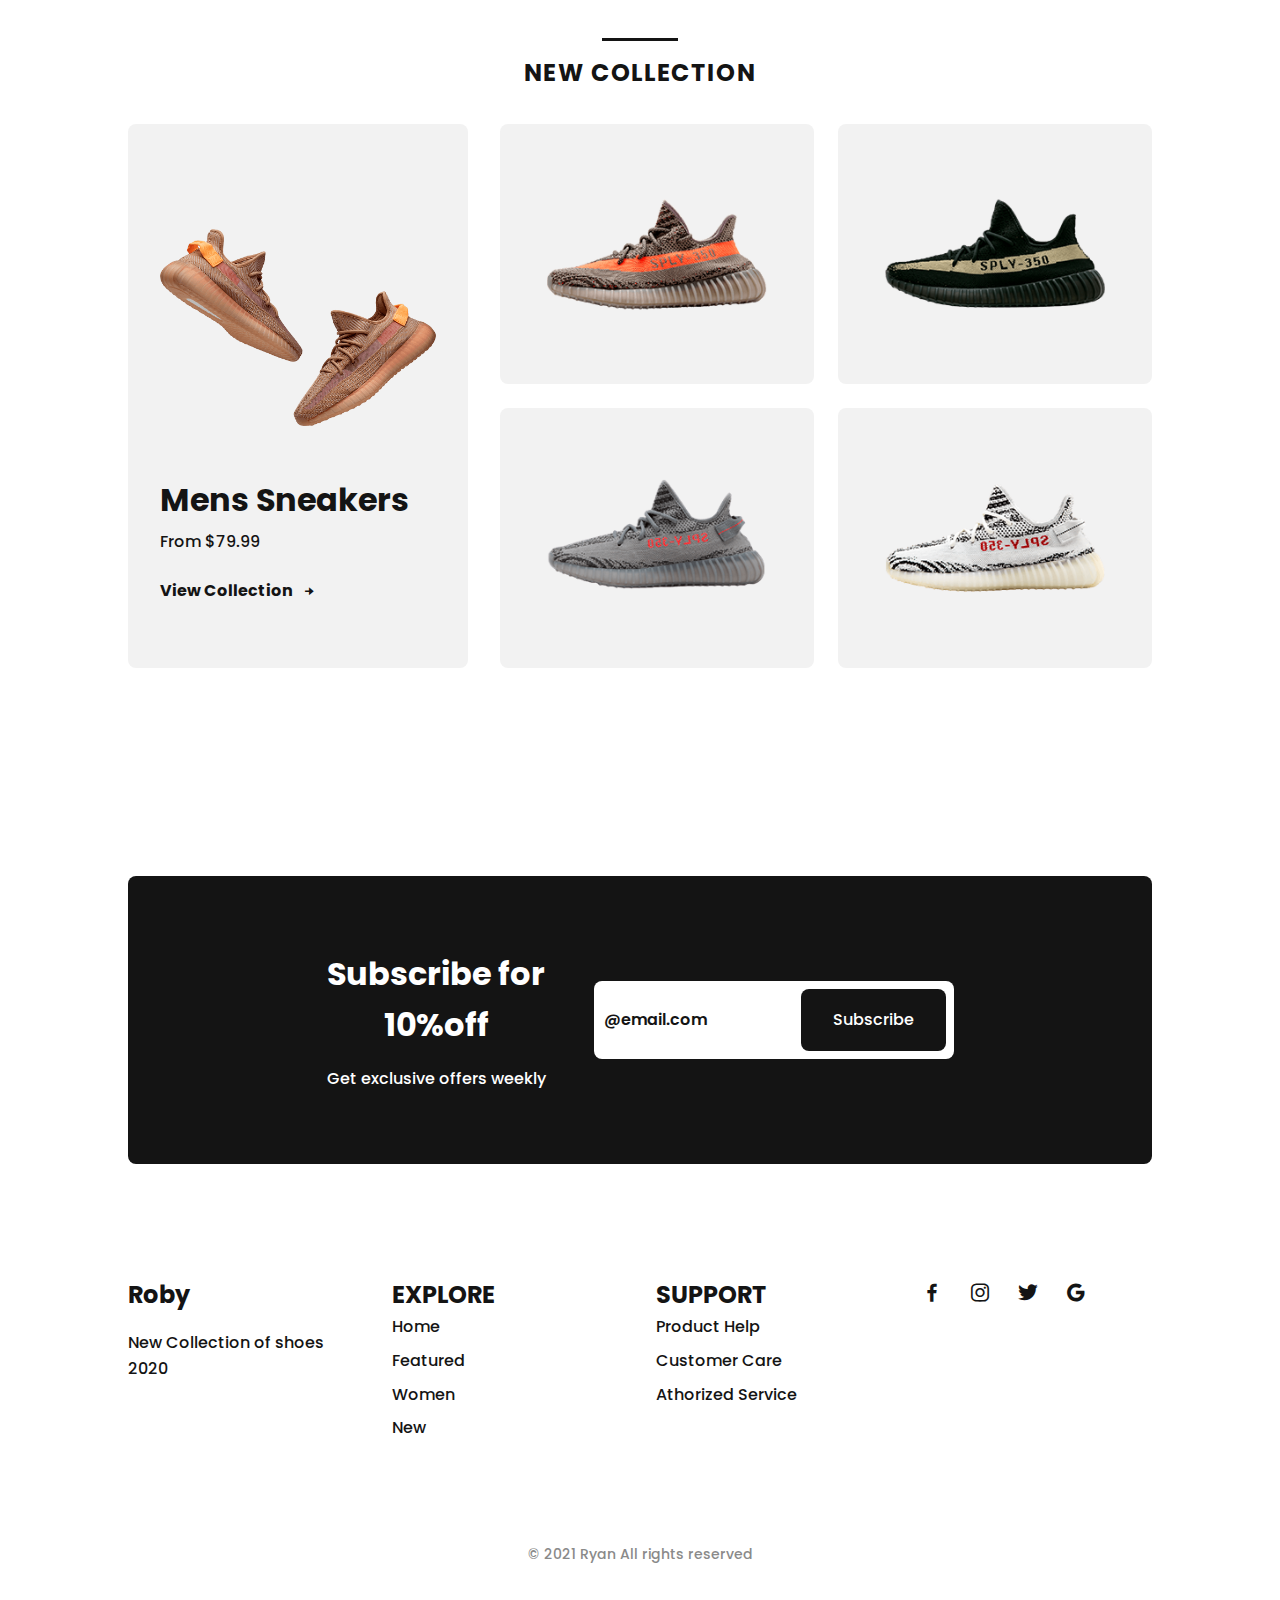
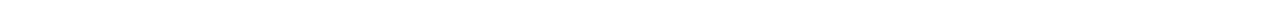
==== commit 66438530: "Grammer" ====
--- a/index.html
+++ b/index.html
@@ -245,10 +245,8 @@
       <section class="newsletter section"></section>
       <div class="newsletter__container bd-grid">
         <div>
-          <h3 class="newsletter__title">Subscribe And Get <br />10%off</h3>
-          <p class="newsletter__description">
-            Get 10% discount for all products
-          </p>
+          <h3 class="newsletter__title">Subscribe for<br />10%off</h3>
+          <p class="newsletter__description">Get exclusive offers weekly</p>
         </div>
         <form
           action="
@@ -260,7 +258,7 @@
             class="newsletter__input"
             placeholder="@email.com"
           />
-          <a href="#" class="button">Subcribe</a>
+          <a href="#" class="button">Subscribe</a>
         </form>
       </div>
     </main>
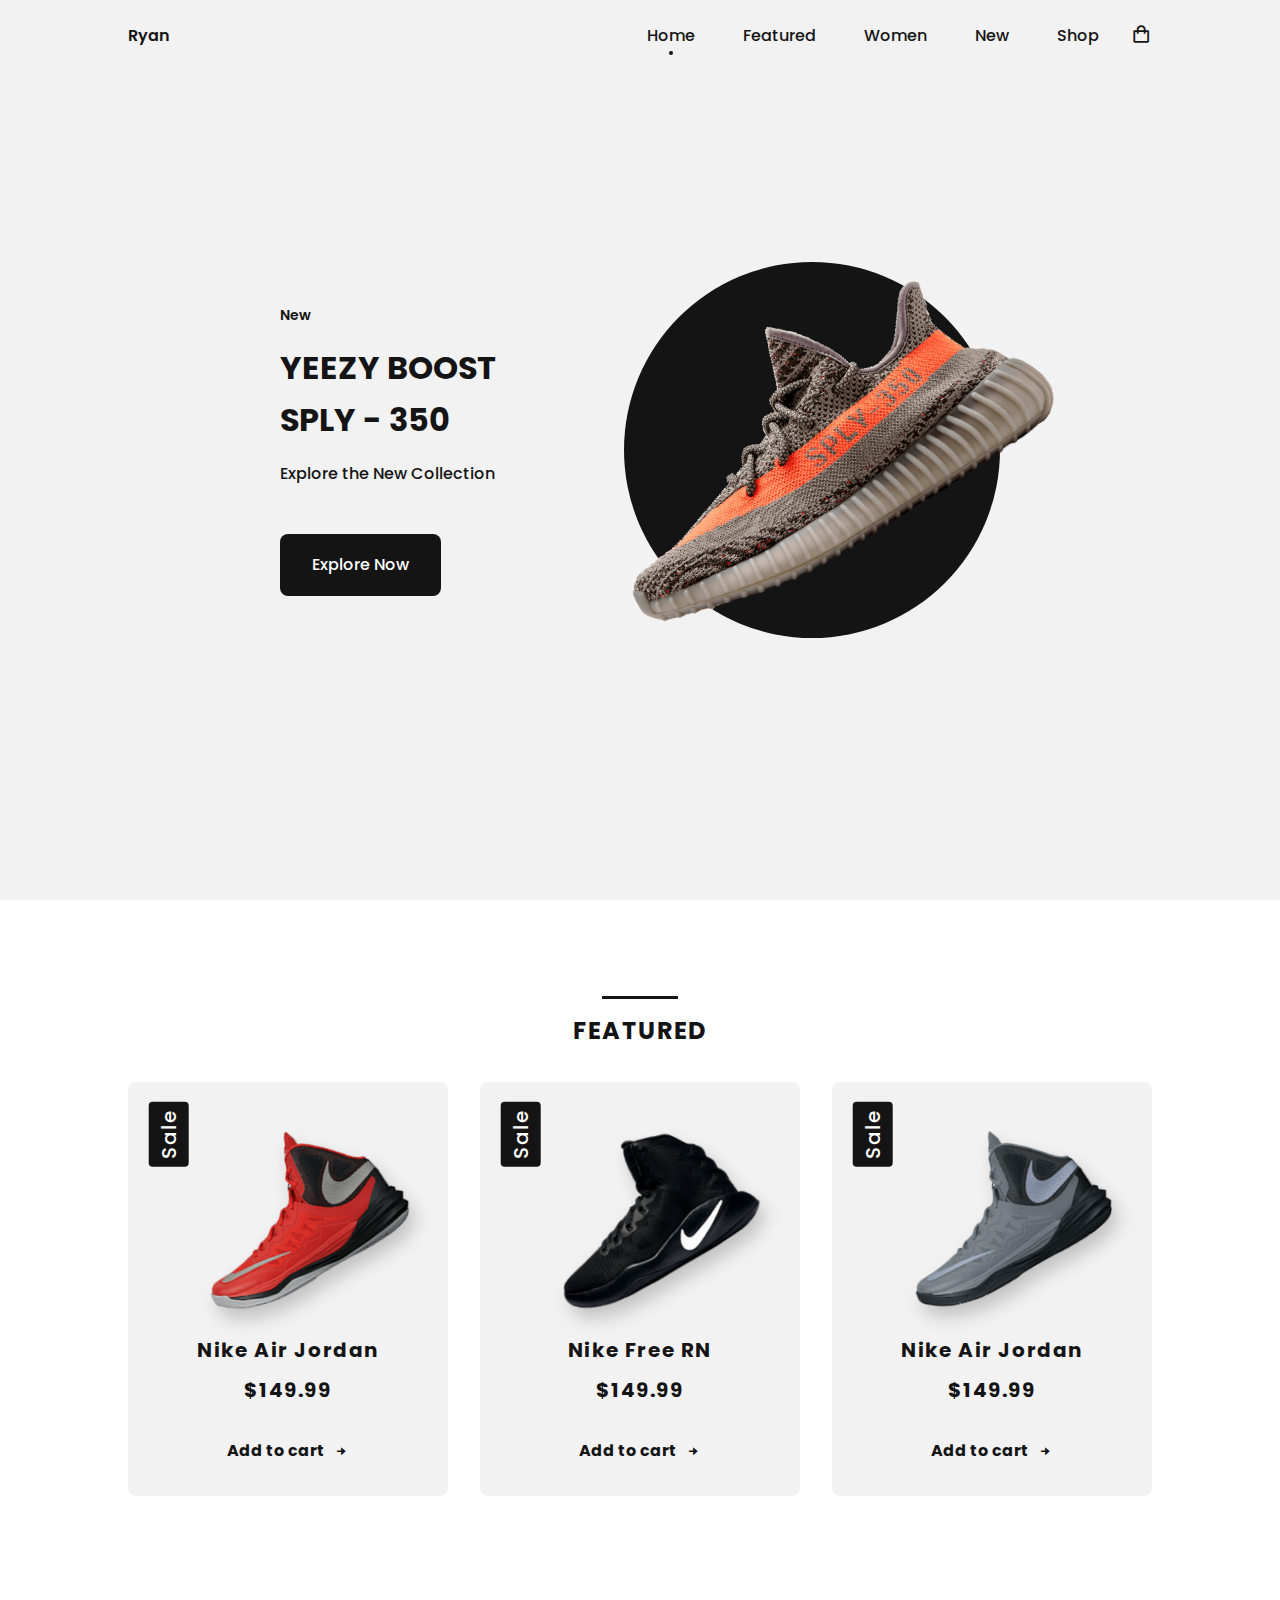
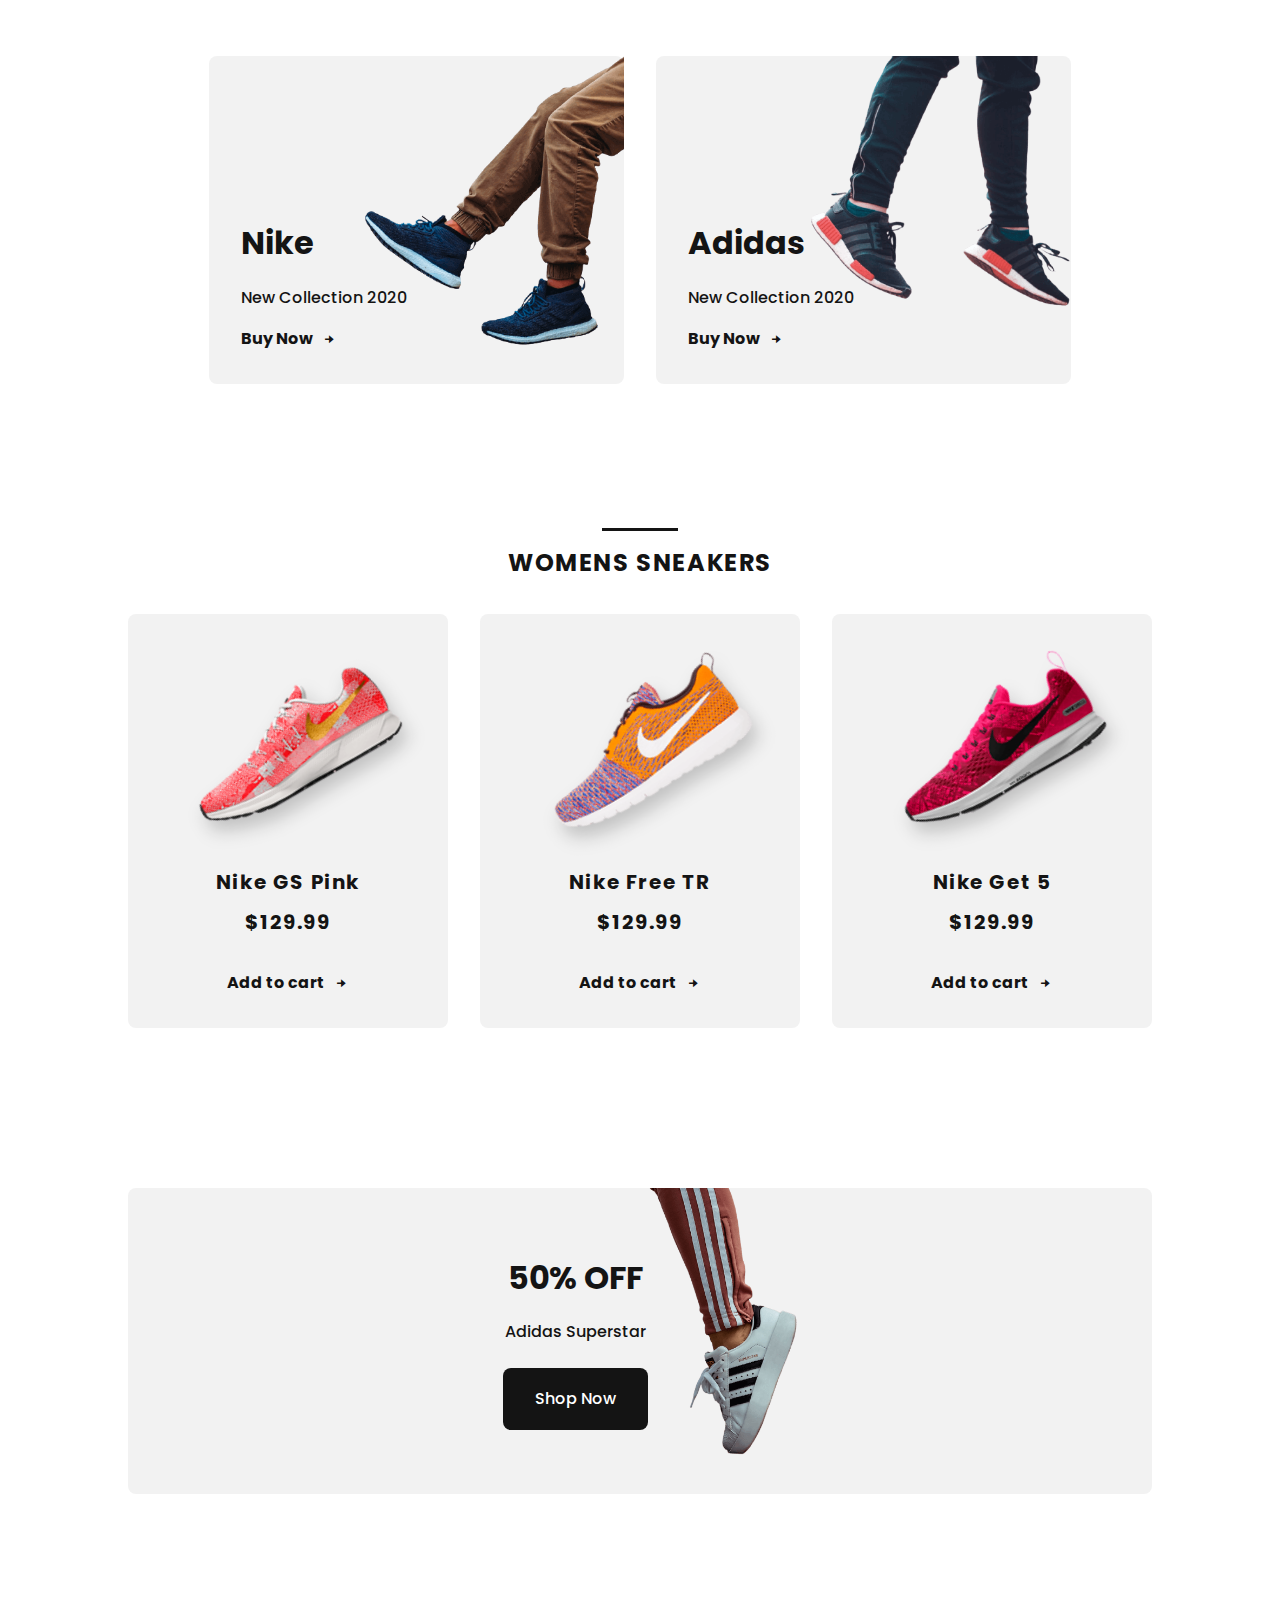
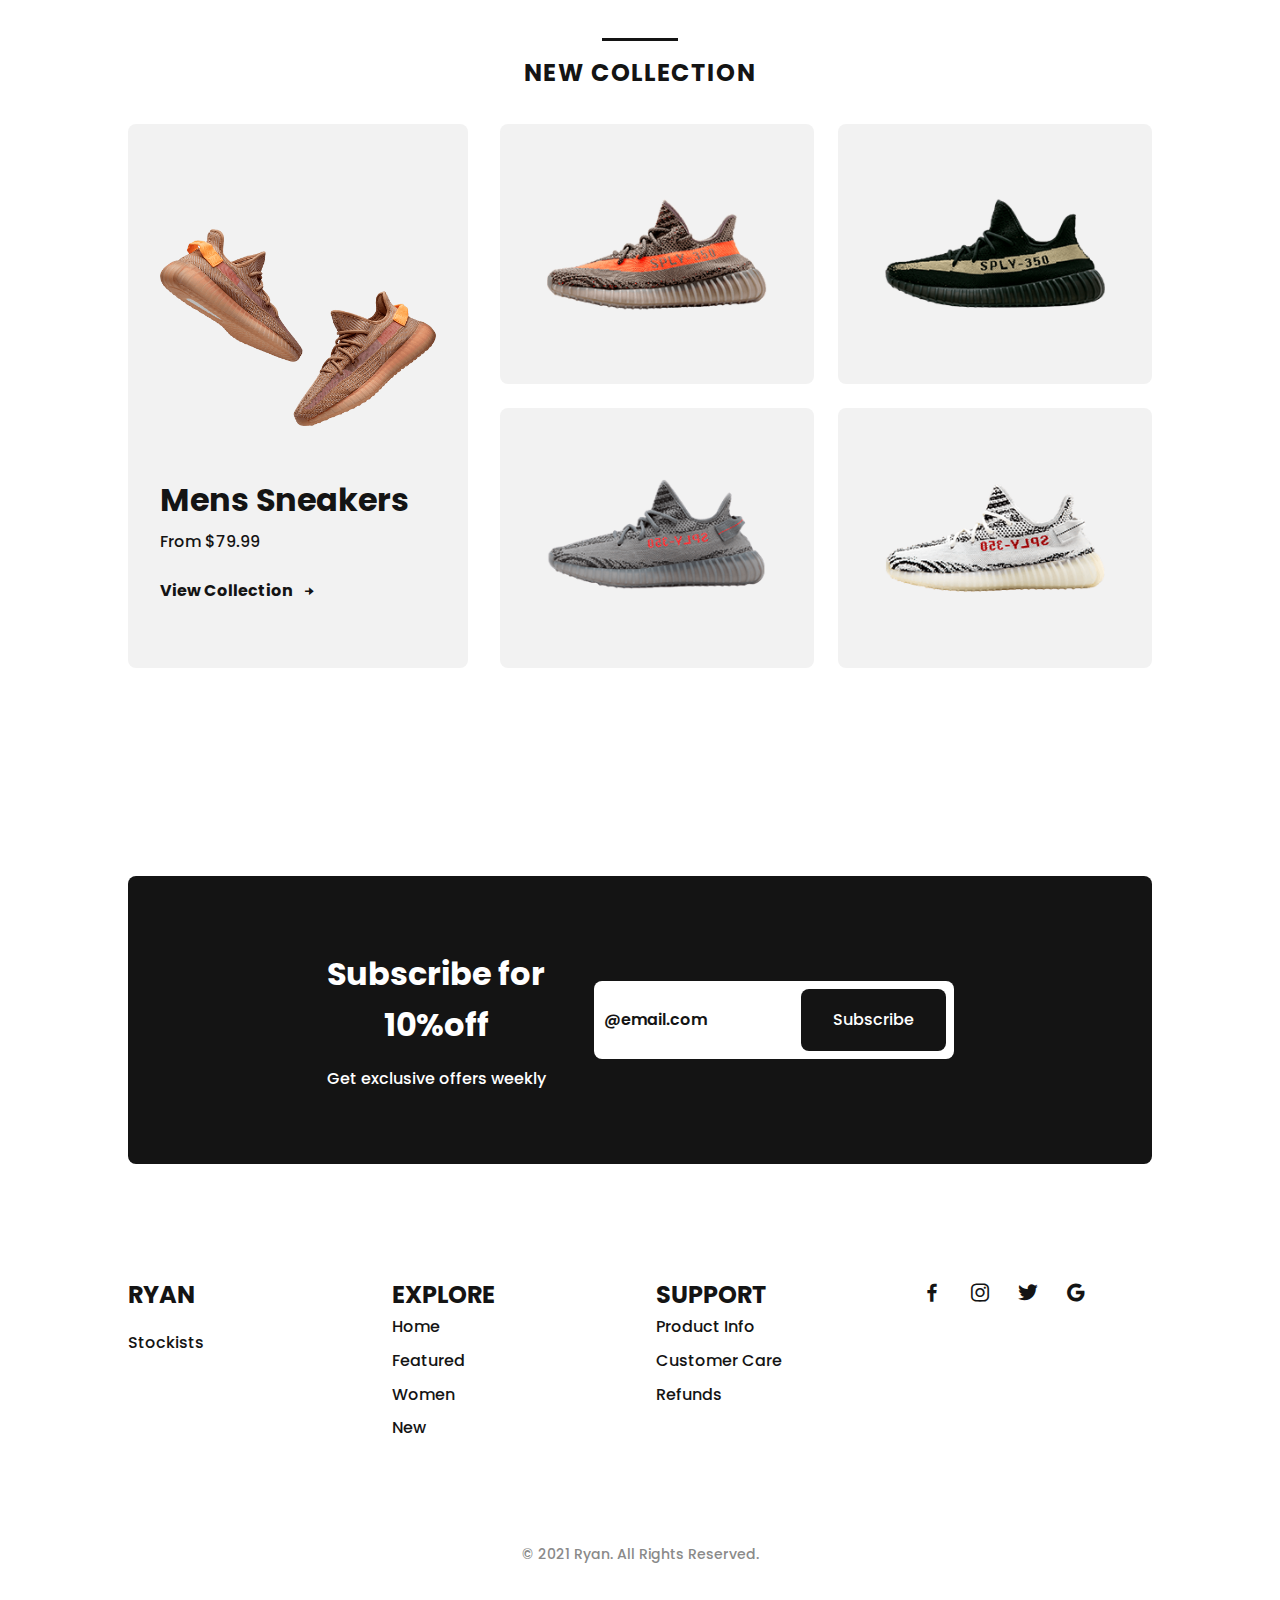
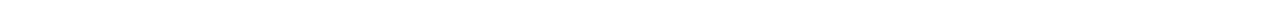
==== commit ee65089a: "Grammer" ====
--- a/index.html
+++ b/index.html
@@ -59,7 +59,7 @@
               YEEZY BOOST <br />
               SPLY - 350
             </h1>
-            <p class="home__description">Explore the new collection</p>
+            <p class="home__description">Explore the New Collection</p>
             <a href="#" class="button">Explore Now</a>
           </div>
         </div>
@@ -267,8 +267,8 @@
     <footer class="footer section">
       <div class="footer__container bd-grid">
         <div class="footer__box">
-          <h3 class="footer__title">Roby</h3>
-          <p class="footer__description">New Collection of shoes 2020</p>
+          <h3 class="footer__title">RYAN</h3>
+          <p class="footer__description">Stockists</p>
         </div>
         <div class="footer__box">
           <h3 class="footer__title">EXPLORE</h3>
@@ -282,9 +282,9 @@
         <div class="footer__box">
           <h3 class="footer__title">SUPPORT</h3>
           <ul>
-            <li><a href="#" class="footer__link">Product Help</a></li>
+            <li><a href="#" class="footer__link">Product Info</a></li>
             <li><a href="#" class="footer__link">Customer Care</a></li>
-            <li><a href="#" class="footer__link">Athorized Service</a></li>
+            <li><a href="#" class="footer__link">Refunds</a></li>
           </ul>
         </div>
         <div class="footer__box">
@@ -297,7 +297,7 @@
         </div>
       </div>
 
-      <p class="footer__copy">&#169; 2021 Ryan All rights reserved</p>
+      <p class="footer__copy">&#169; 2021 Ryan. All Rights Reserved.</p>
     </footer>
     <!--===== MAIN JS =====-->
     <script src="assets/js/main.js"></script>
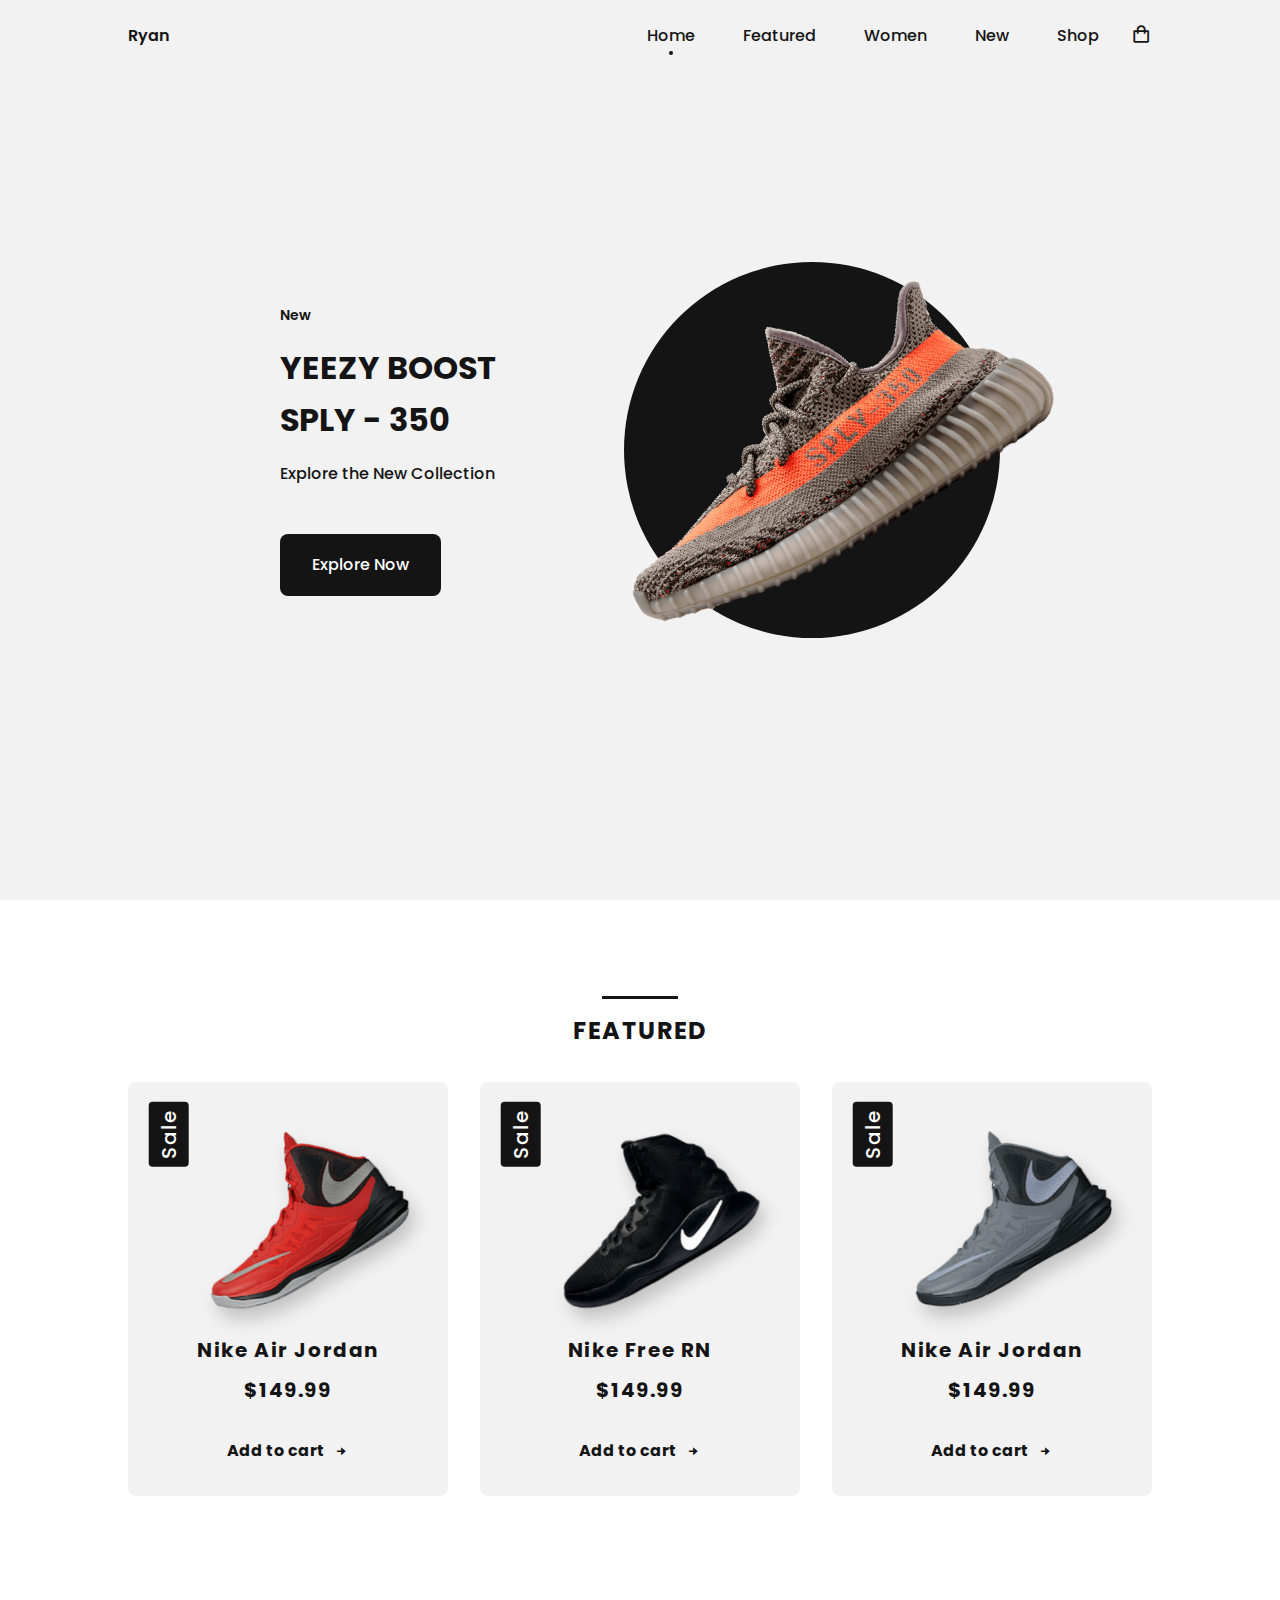
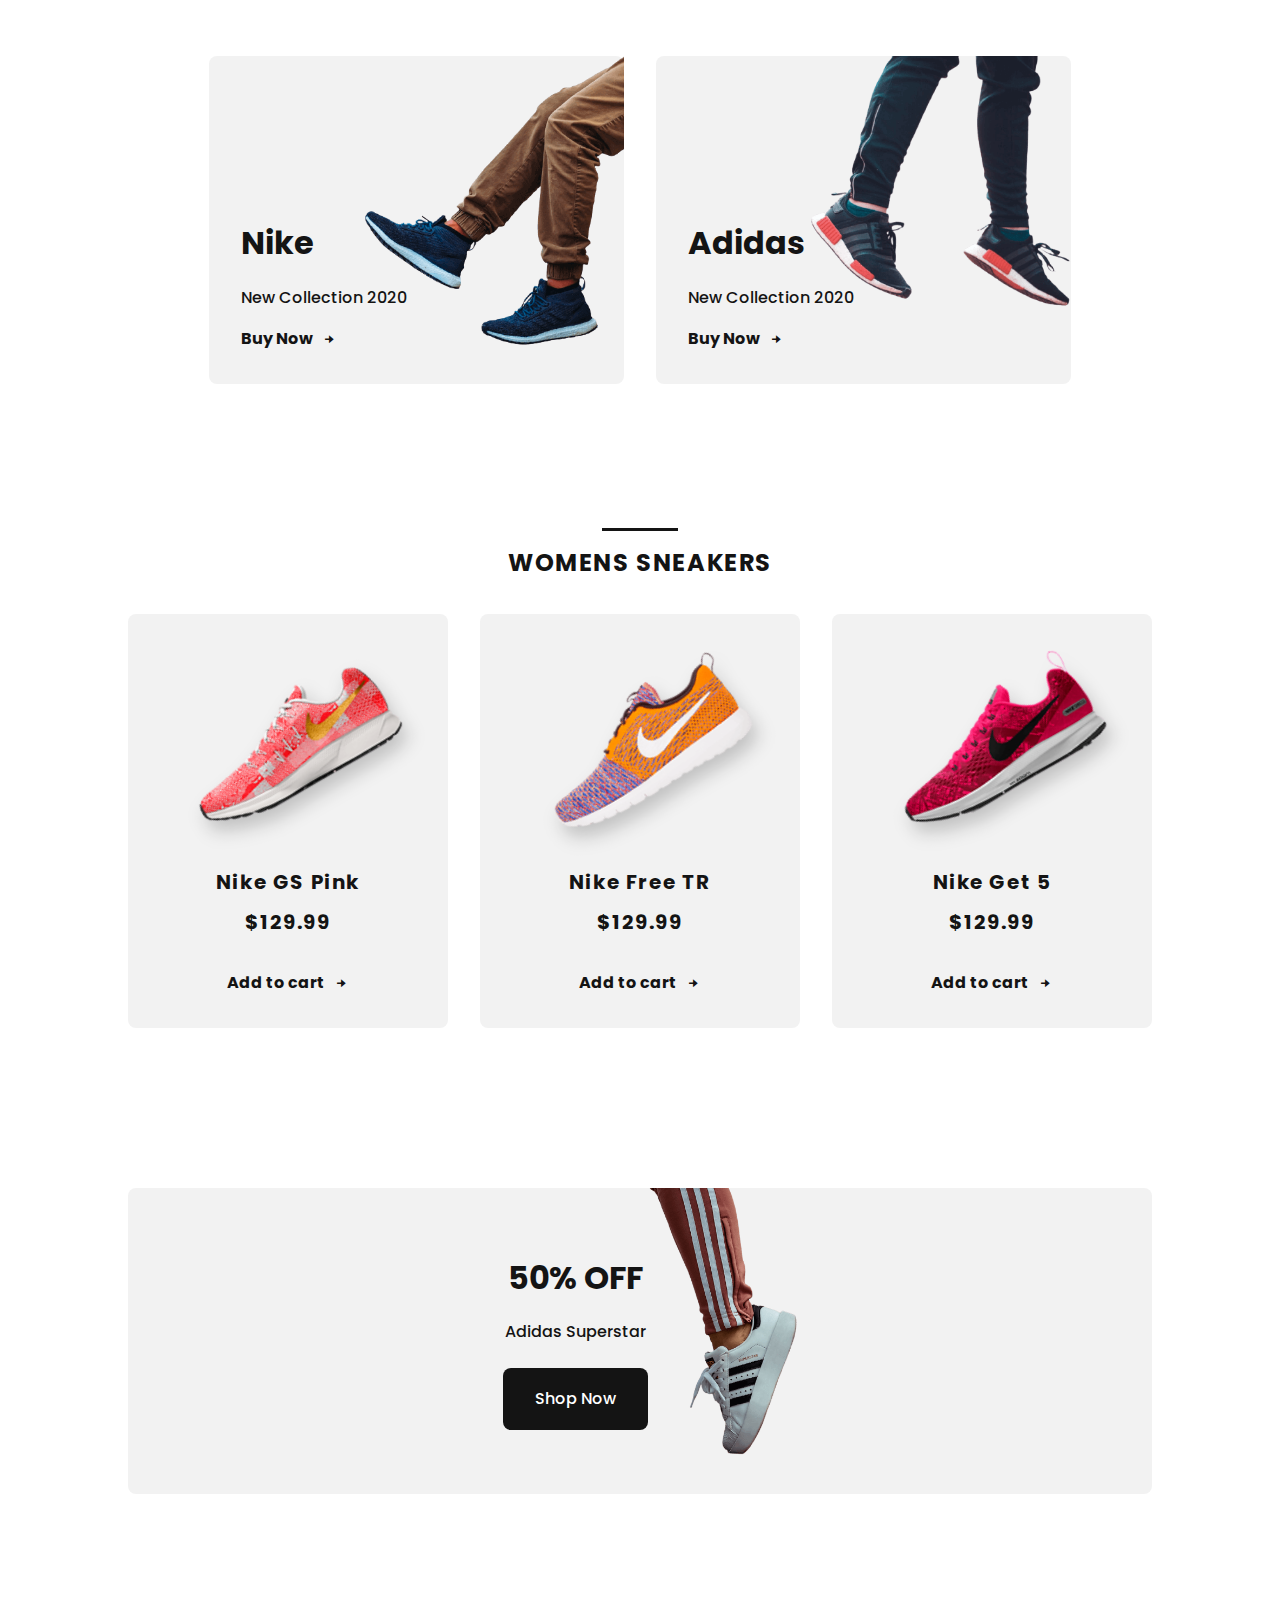
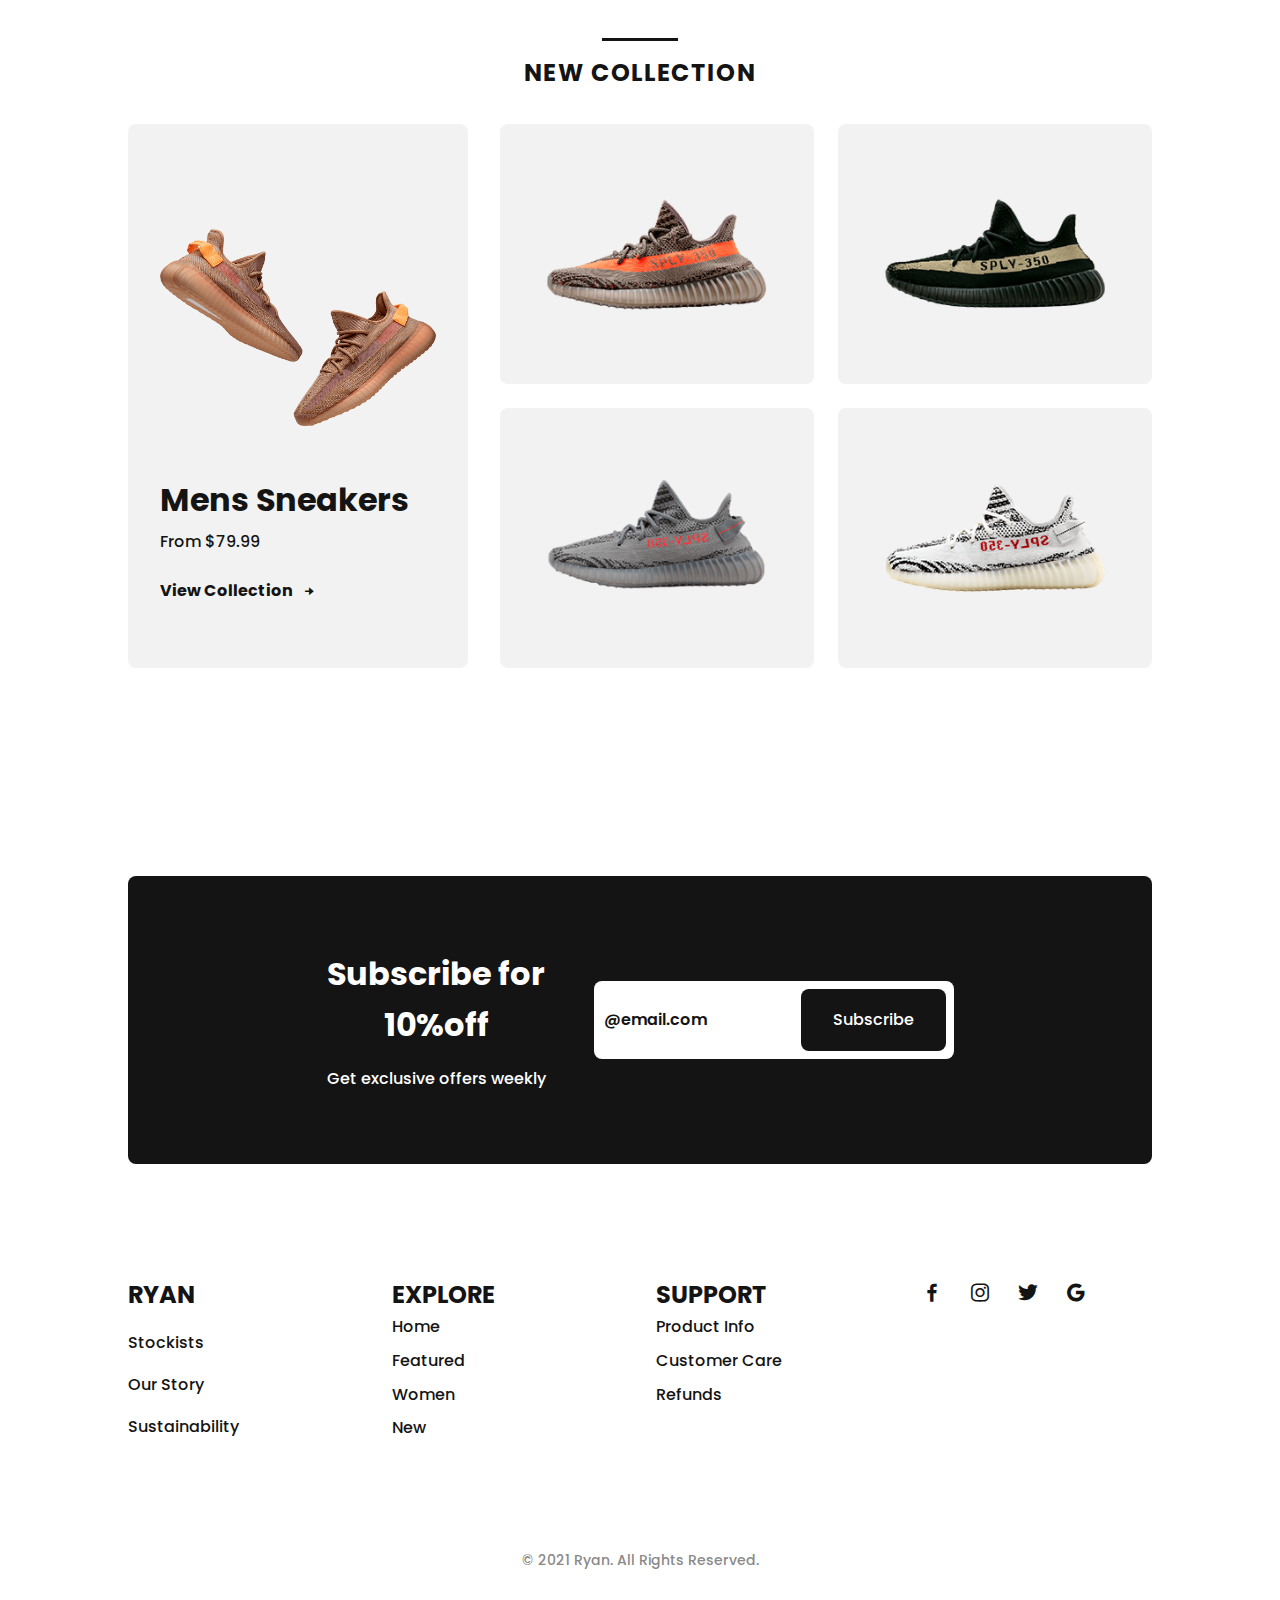
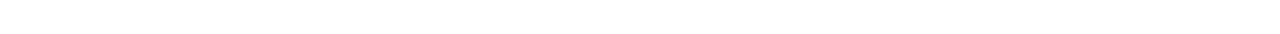
==== commit f6216bc8: "Grammer" ====
--- a/index.html
+++ b/index.html
@@ -269,6 +269,8 @@
         <div class="footer__box">
           <h3 class="footer__title">RYAN</h3>
           <p class="footer__description">Stockists</p>
+          <p class="footer__description">Our Story</p>
+          <p class="footer__description">Sustainability</p>
         </div>
         <div class="footer__box">
           <h3 class="footer__title">EXPLORE</h3>
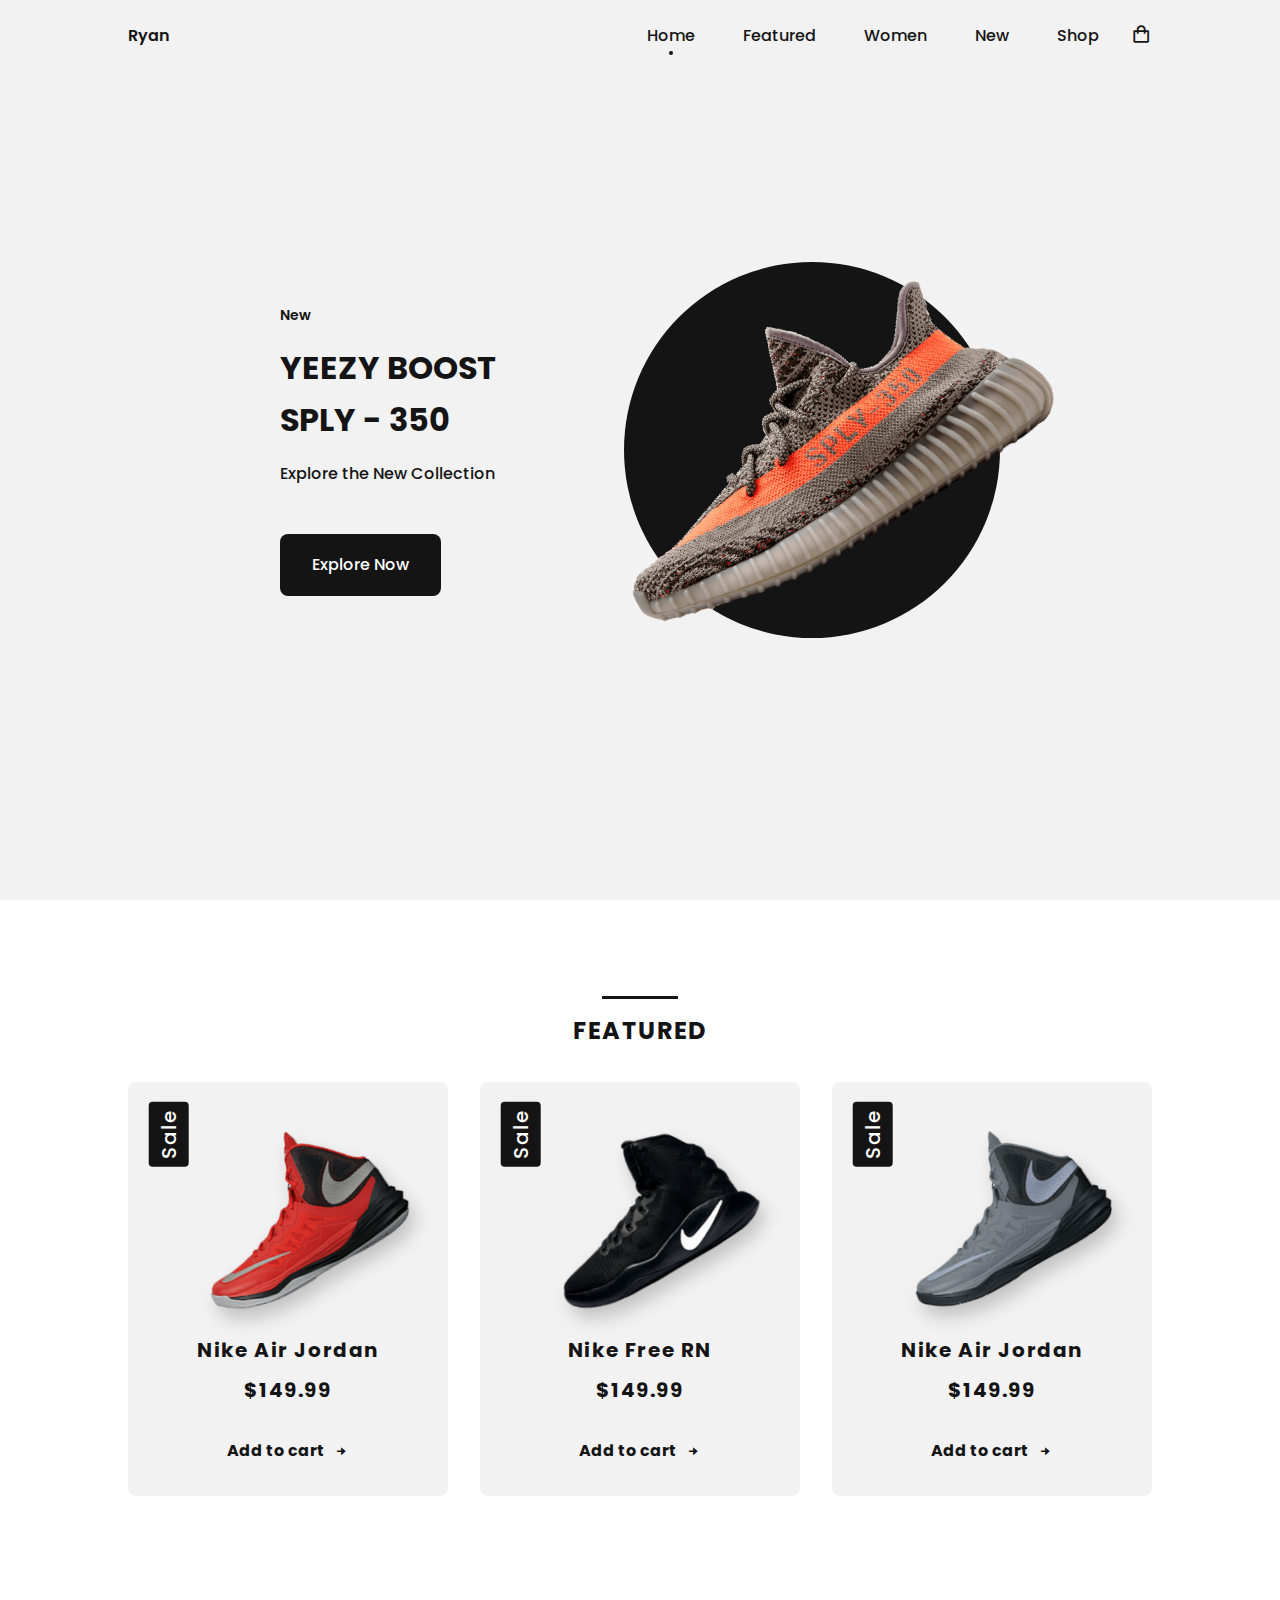
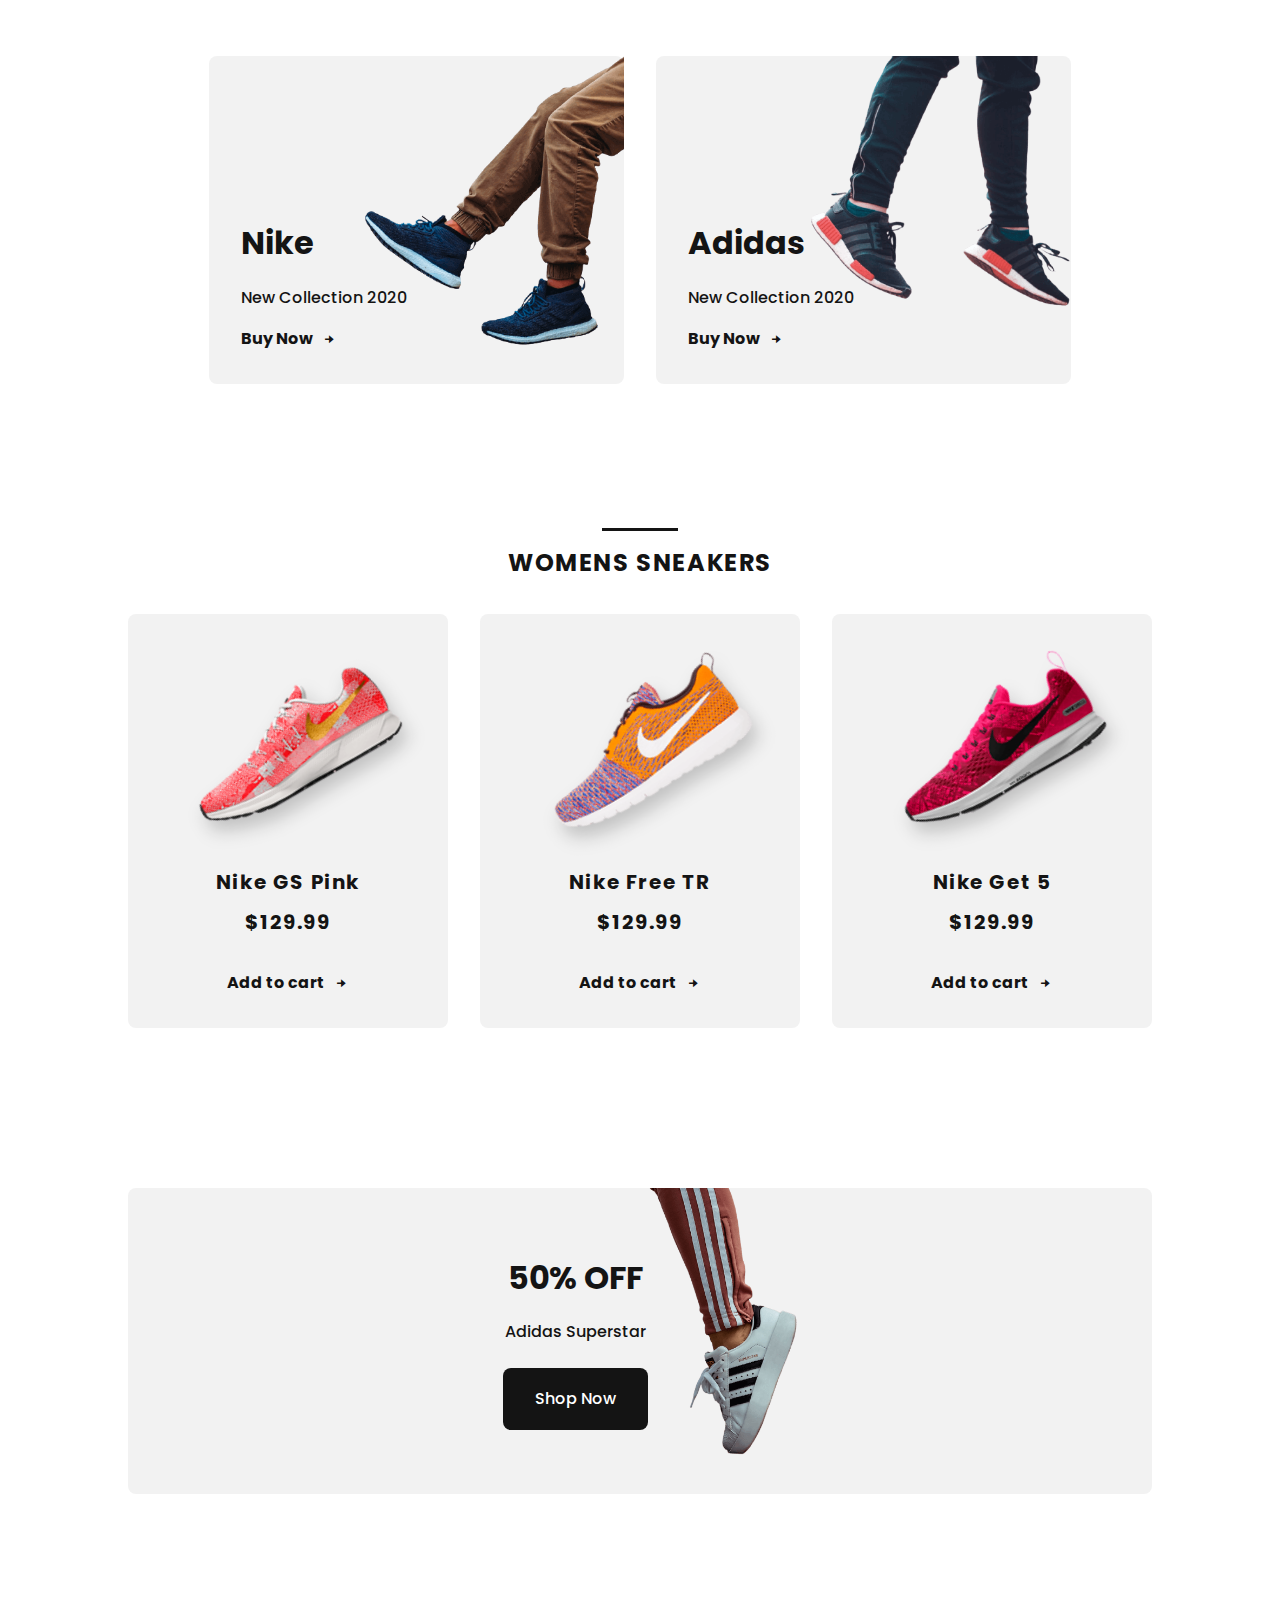
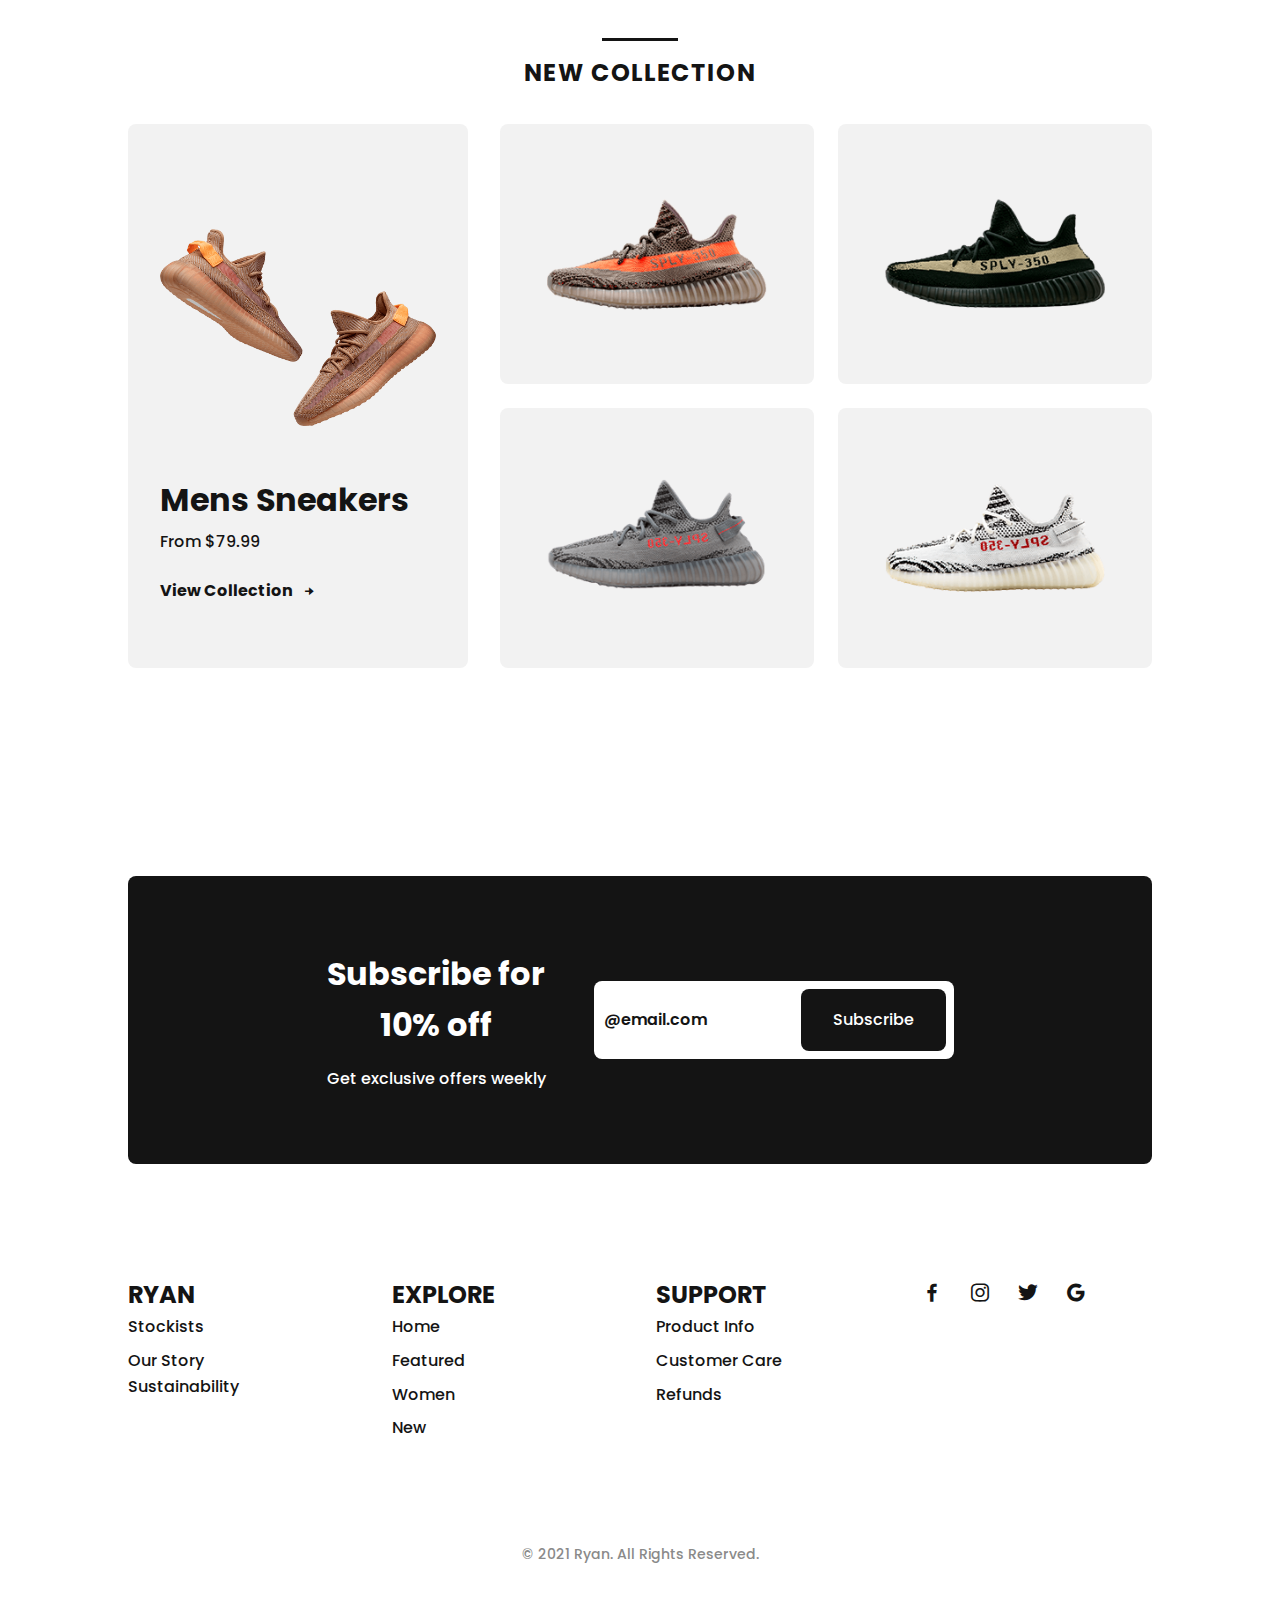
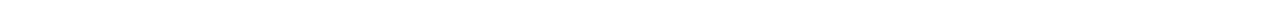
==== commit 6605abc3: "Grammer" ====
--- a/index.html
+++ b/index.html
@@ -245,7 +245,7 @@
       <section class="newsletter section"></section>
       <div class="newsletter__container bd-grid">
         <div>
-          <h3 class="newsletter__title">Subscribe for<br />10%off</h3>
+          <h3 class="newsletter__title">Subscribe for<br />10% off</h3>
           <p class="newsletter__description">Get exclusive offers weekly</p>
         </div>
         <form
@@ -268,9 +268,13 @@
       <div class="footer__container bd-grid">
         <div class="footer__box">
           <h3 class="footer__title">RYAN</h3>
-          <p class="footer__description">Stockists</p>
-          <p class="footer__description">Our Story</p>
-          <p class="footer__description">Sustainability</p>
+          <ul>
+            <li class="footer__description">
+              <a href="#" class="footer__link">Stockists</a>
+            </li>
+            <li class="footer__description">Our Story</li>
+            <li class="footer__description">Sustainability</li>
+          </ul>
         </div>
         <div class="footer__box">
           <h3 class="footer__title">EXPLORE</h3>
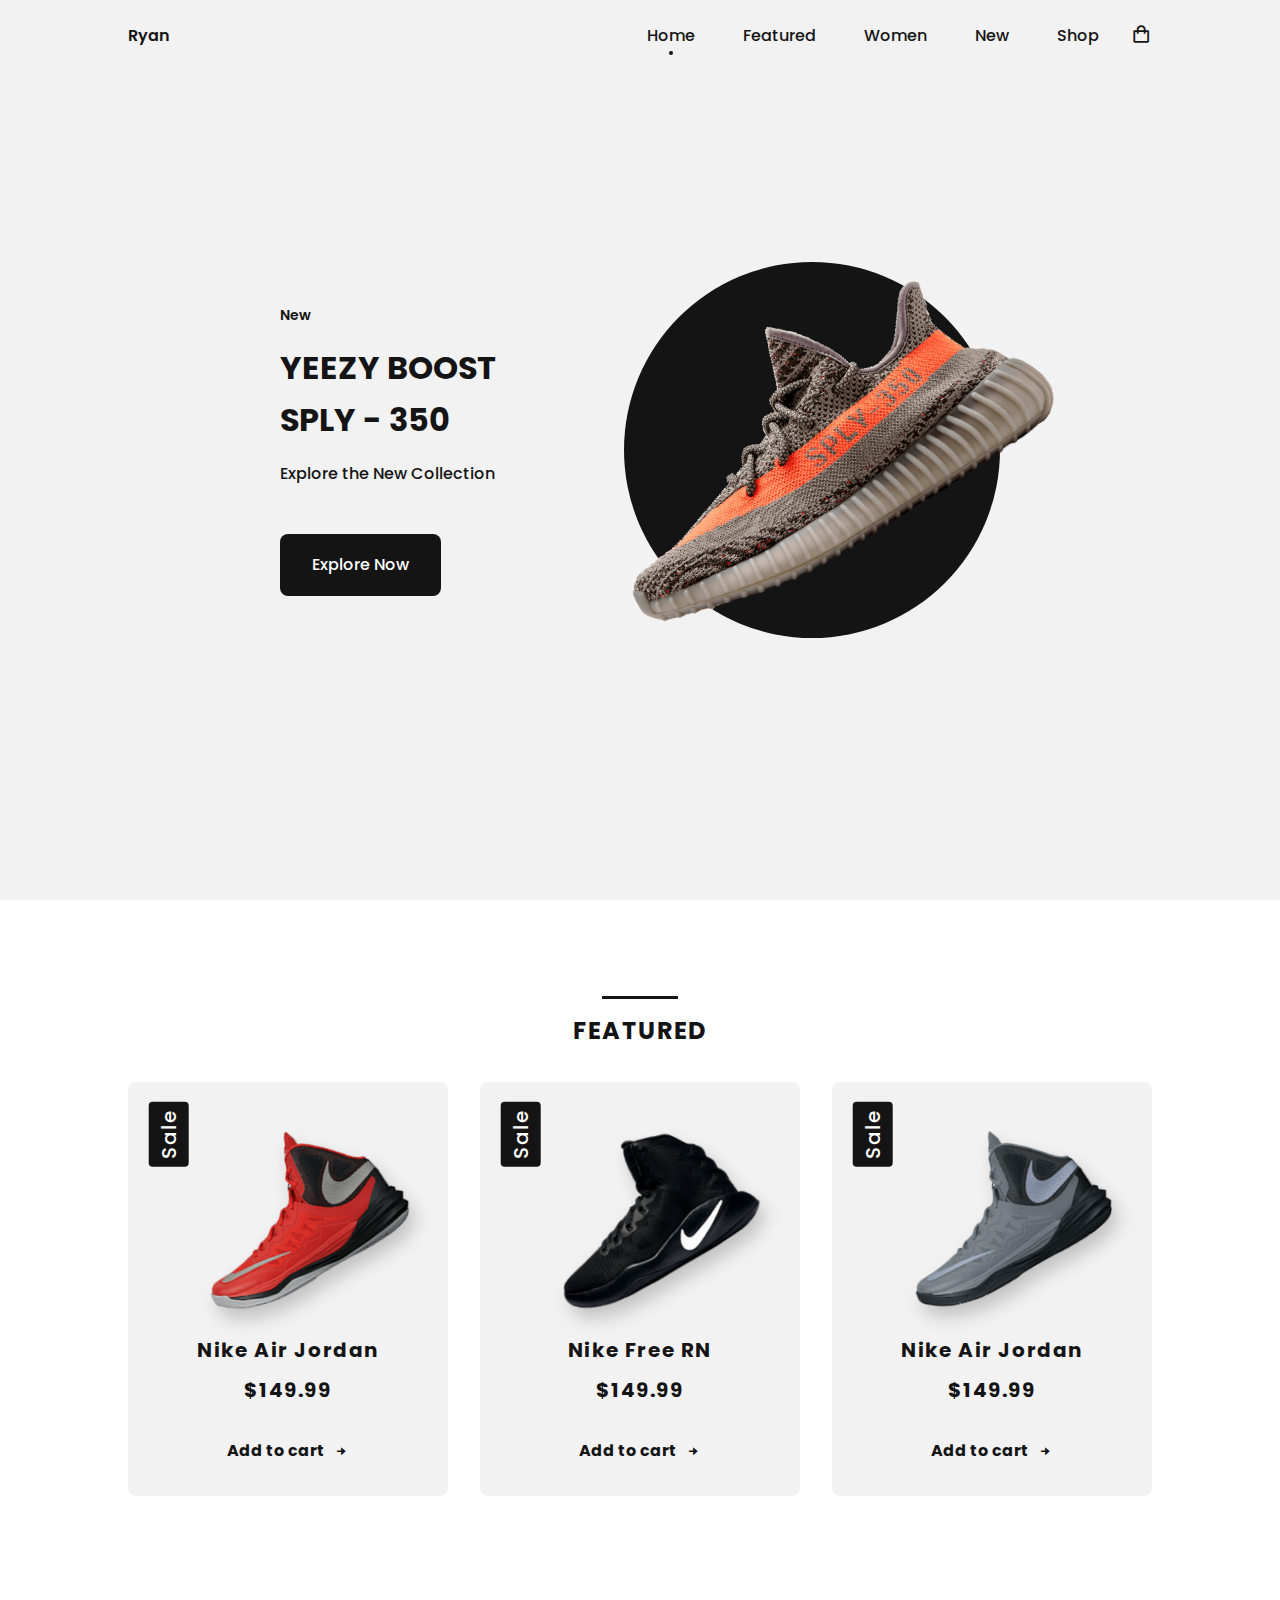
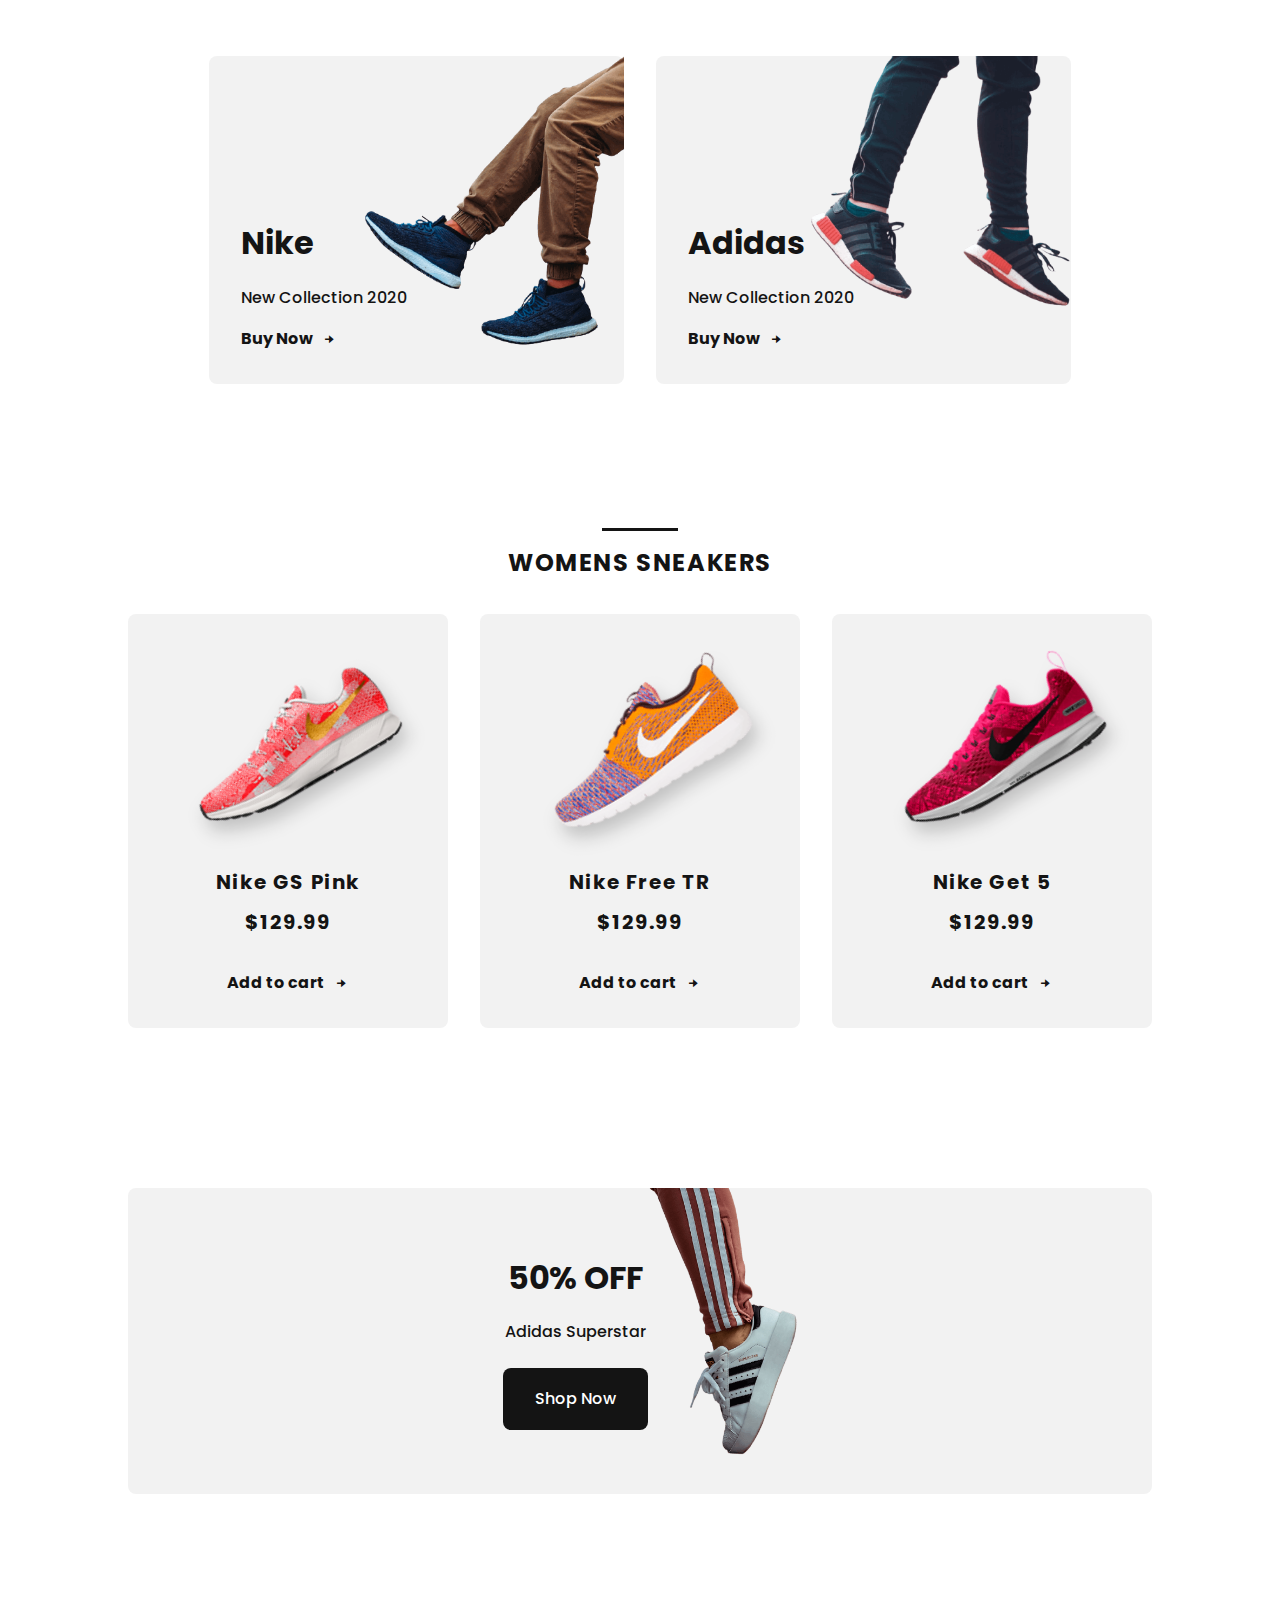
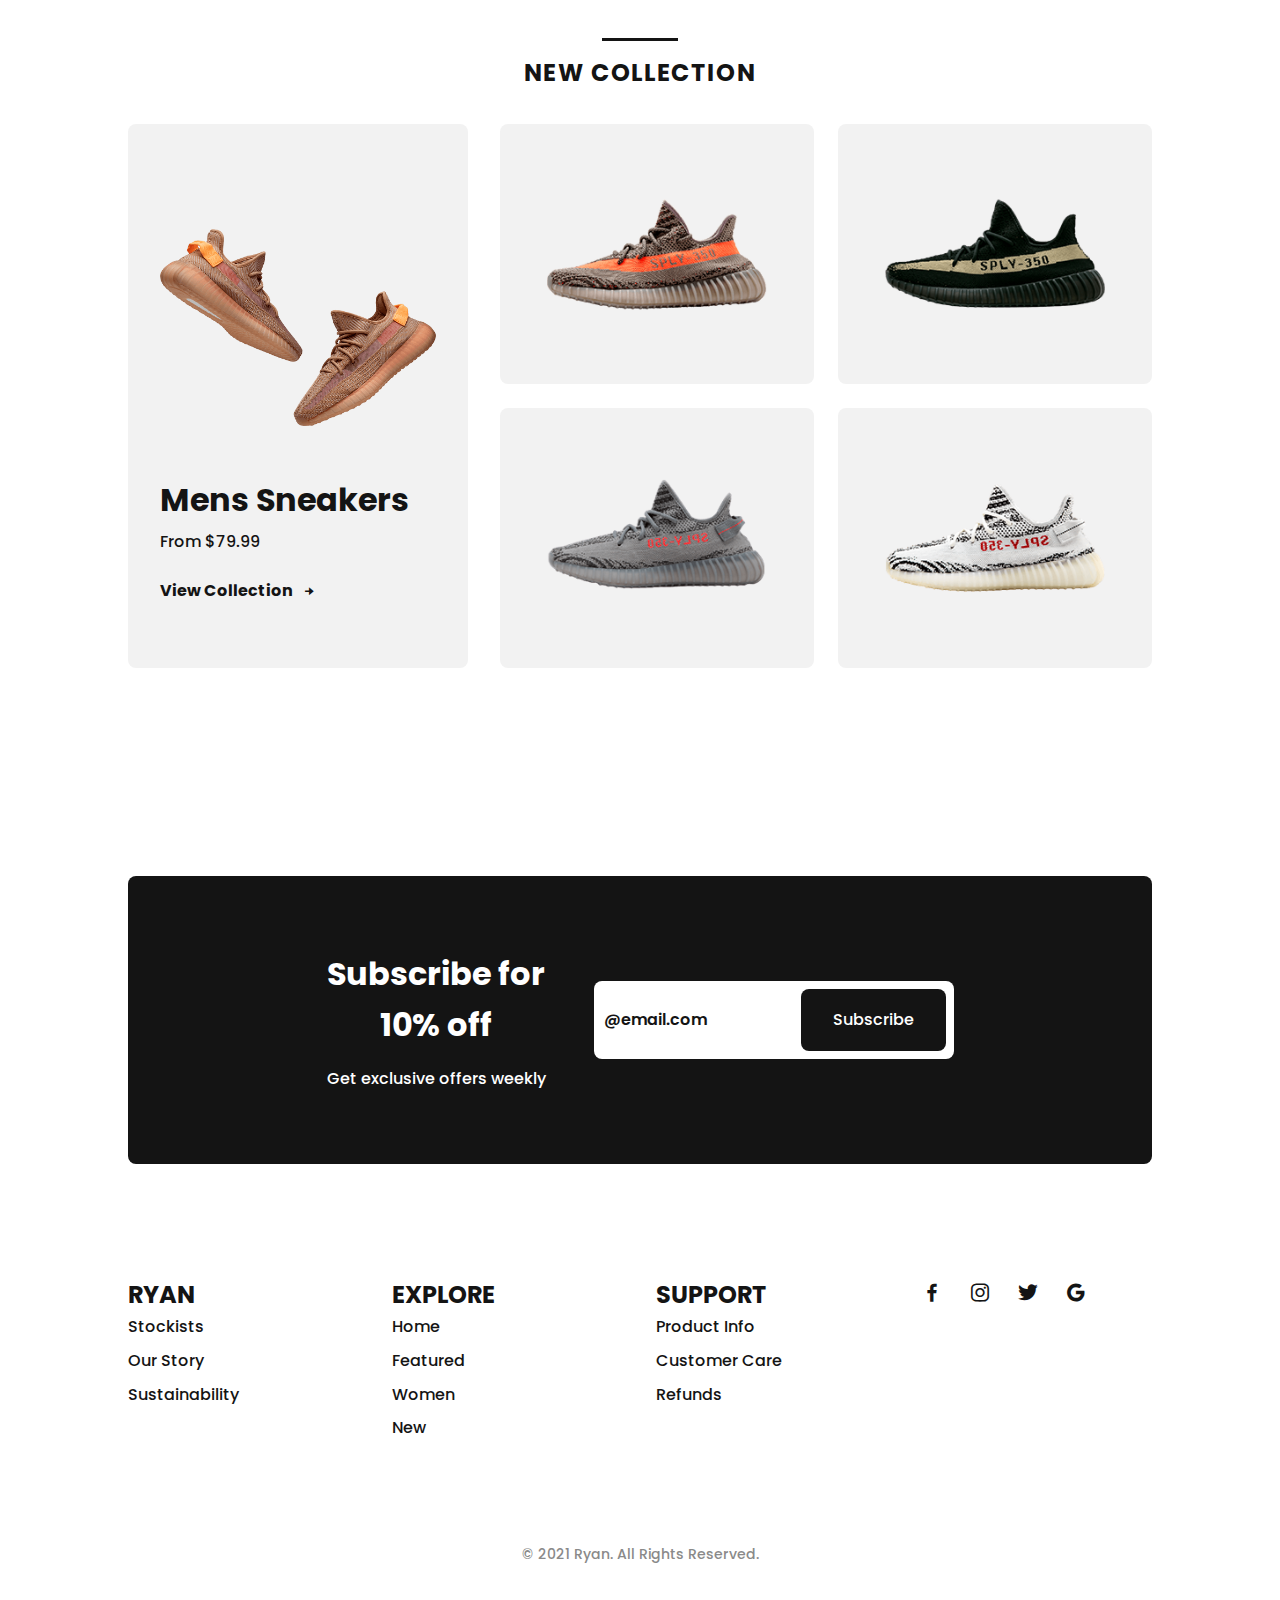
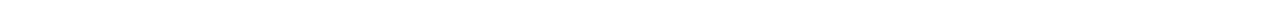
==== commit 2e29eb59: "li Created" ====
--- a/index.html
+++ b/index.html
@@ -272,8 +272,12 @@
             <li class="footer__description">
               <a href="#" class="footer__link">Stockists</a>
             </li>
-            <li class="footer__description">Our Story</li>
-            <li class="footer__description">Sustainability</li>
+            <li class="footer__description">
+              <a href="#" class="footer__link">Our Story</a>
+            </li>
+            <li class="footer__description">
+              <a href="#" class="footer__link">Sustainability</a>
+            </li>
           </ul>
         </div>
         <div class="footer__box">
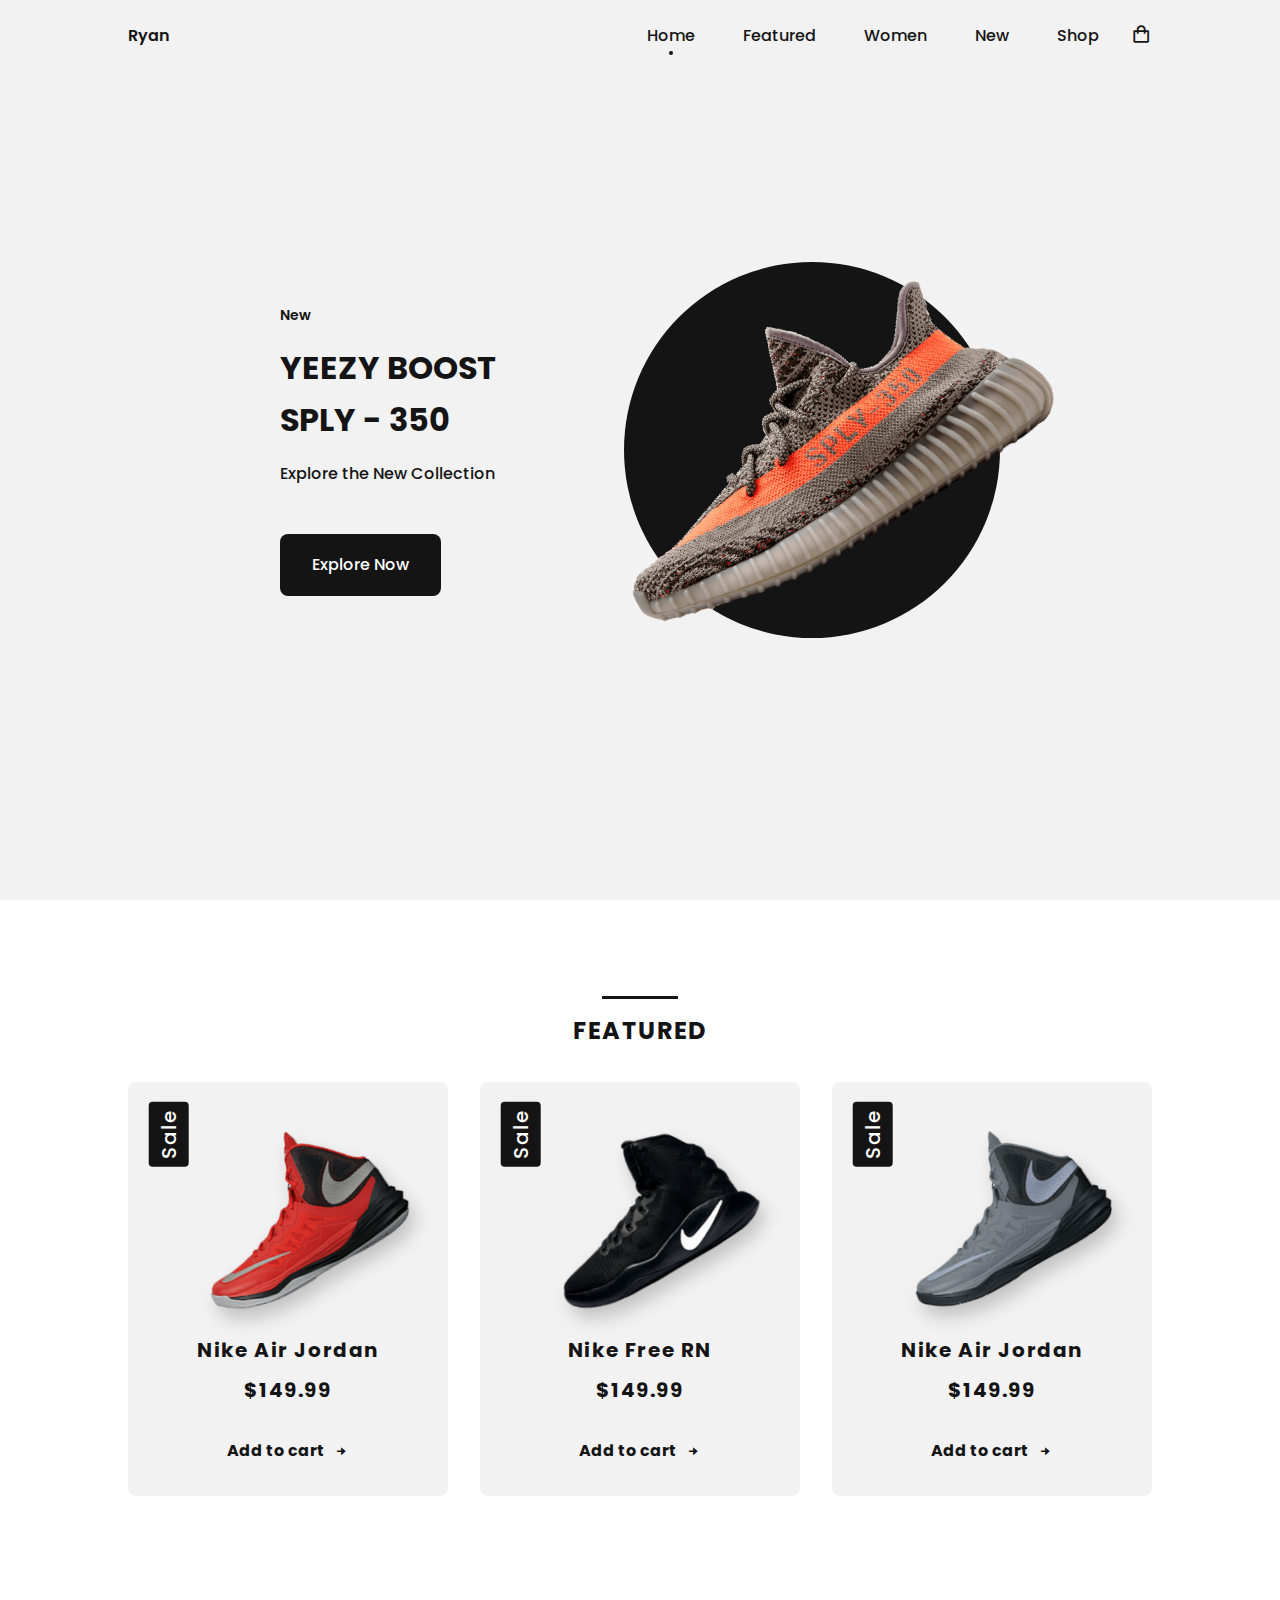
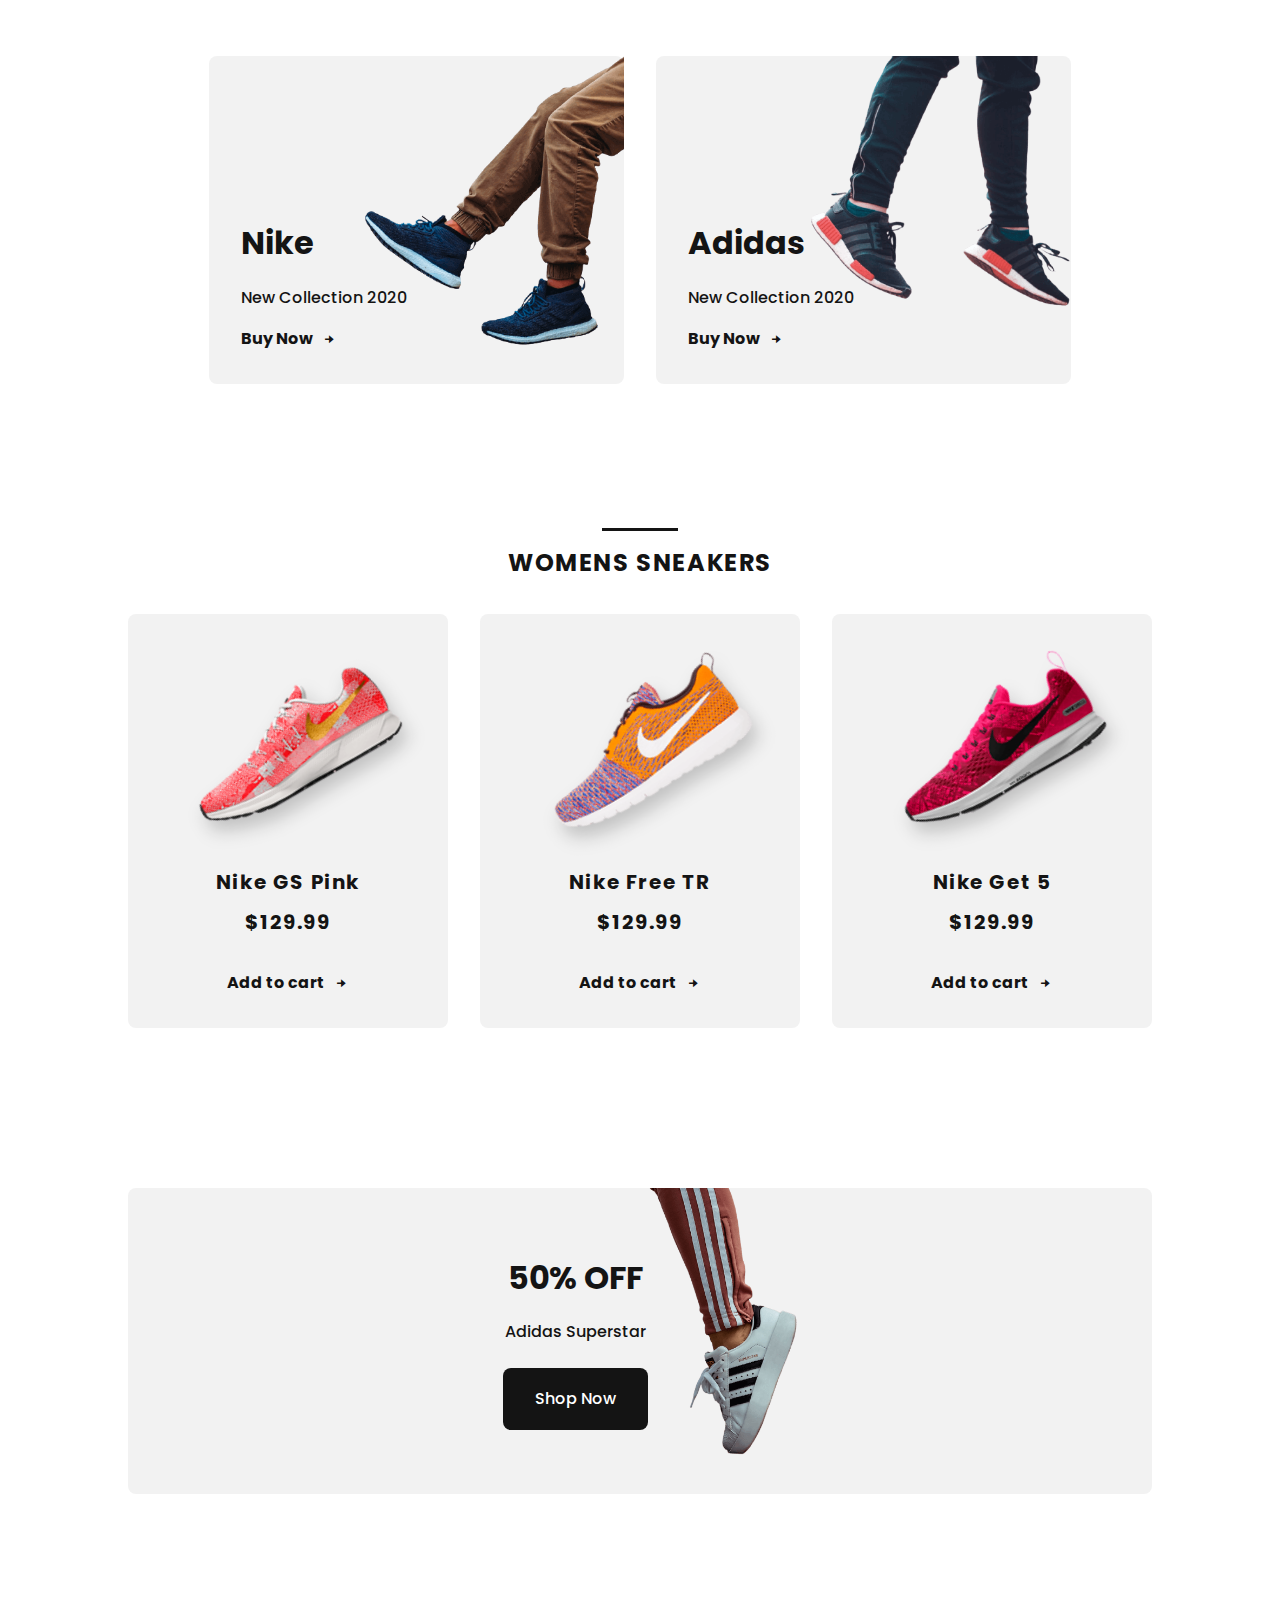
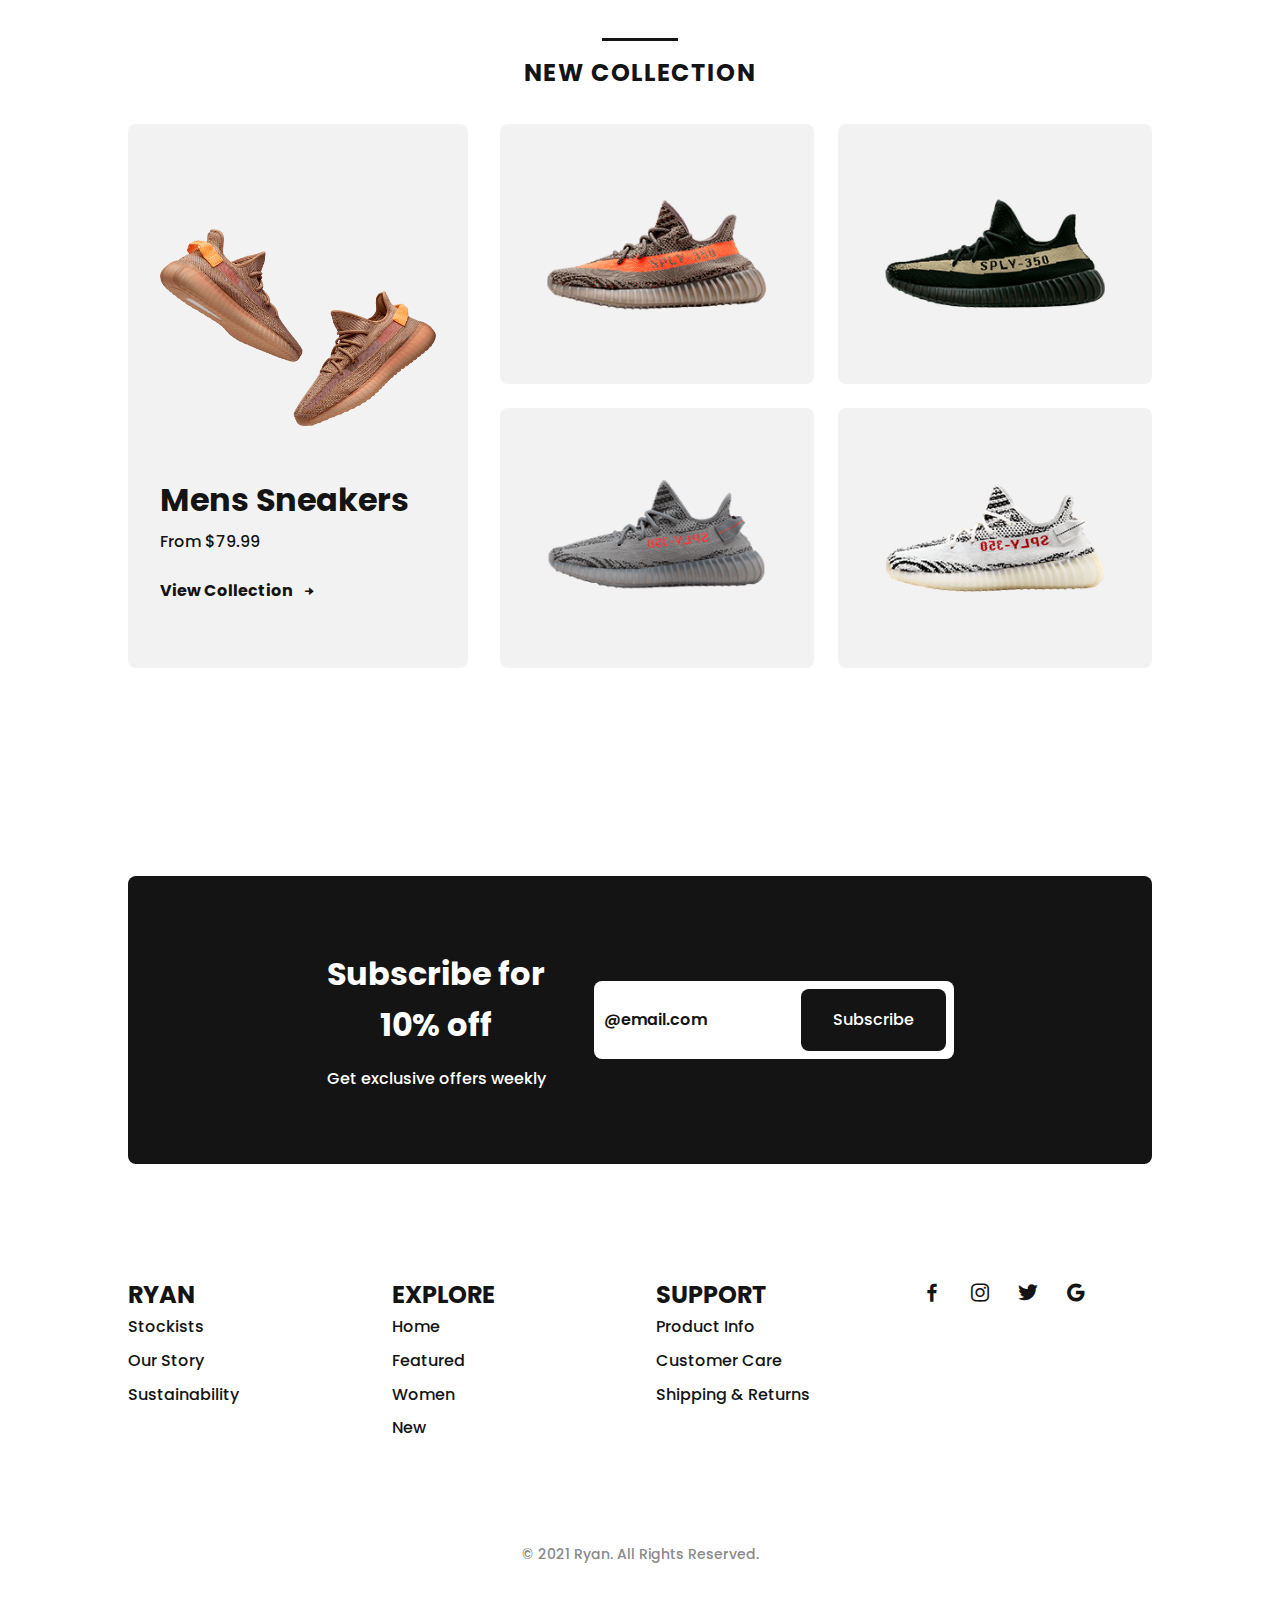
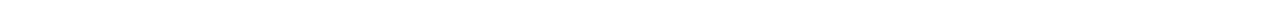
==== commit 0e51cd9e: "Grammer" ====
--- a/index.html
+++ b/index.html
@@ -294,7 +294,7 @@
           <ul>
             <li><a href="#" class="footer__link">Product Info</a></li>
             <li><a href="#" class="footer__link">Customer Care</a></li>
-            <li><a href="#" class="footer__link">Refunds</a></li>
+            <li><a href="#" class="footer__link">Shipping & Returns</a></li>
           </ul>
         </div>
         <div class="footer__box">
